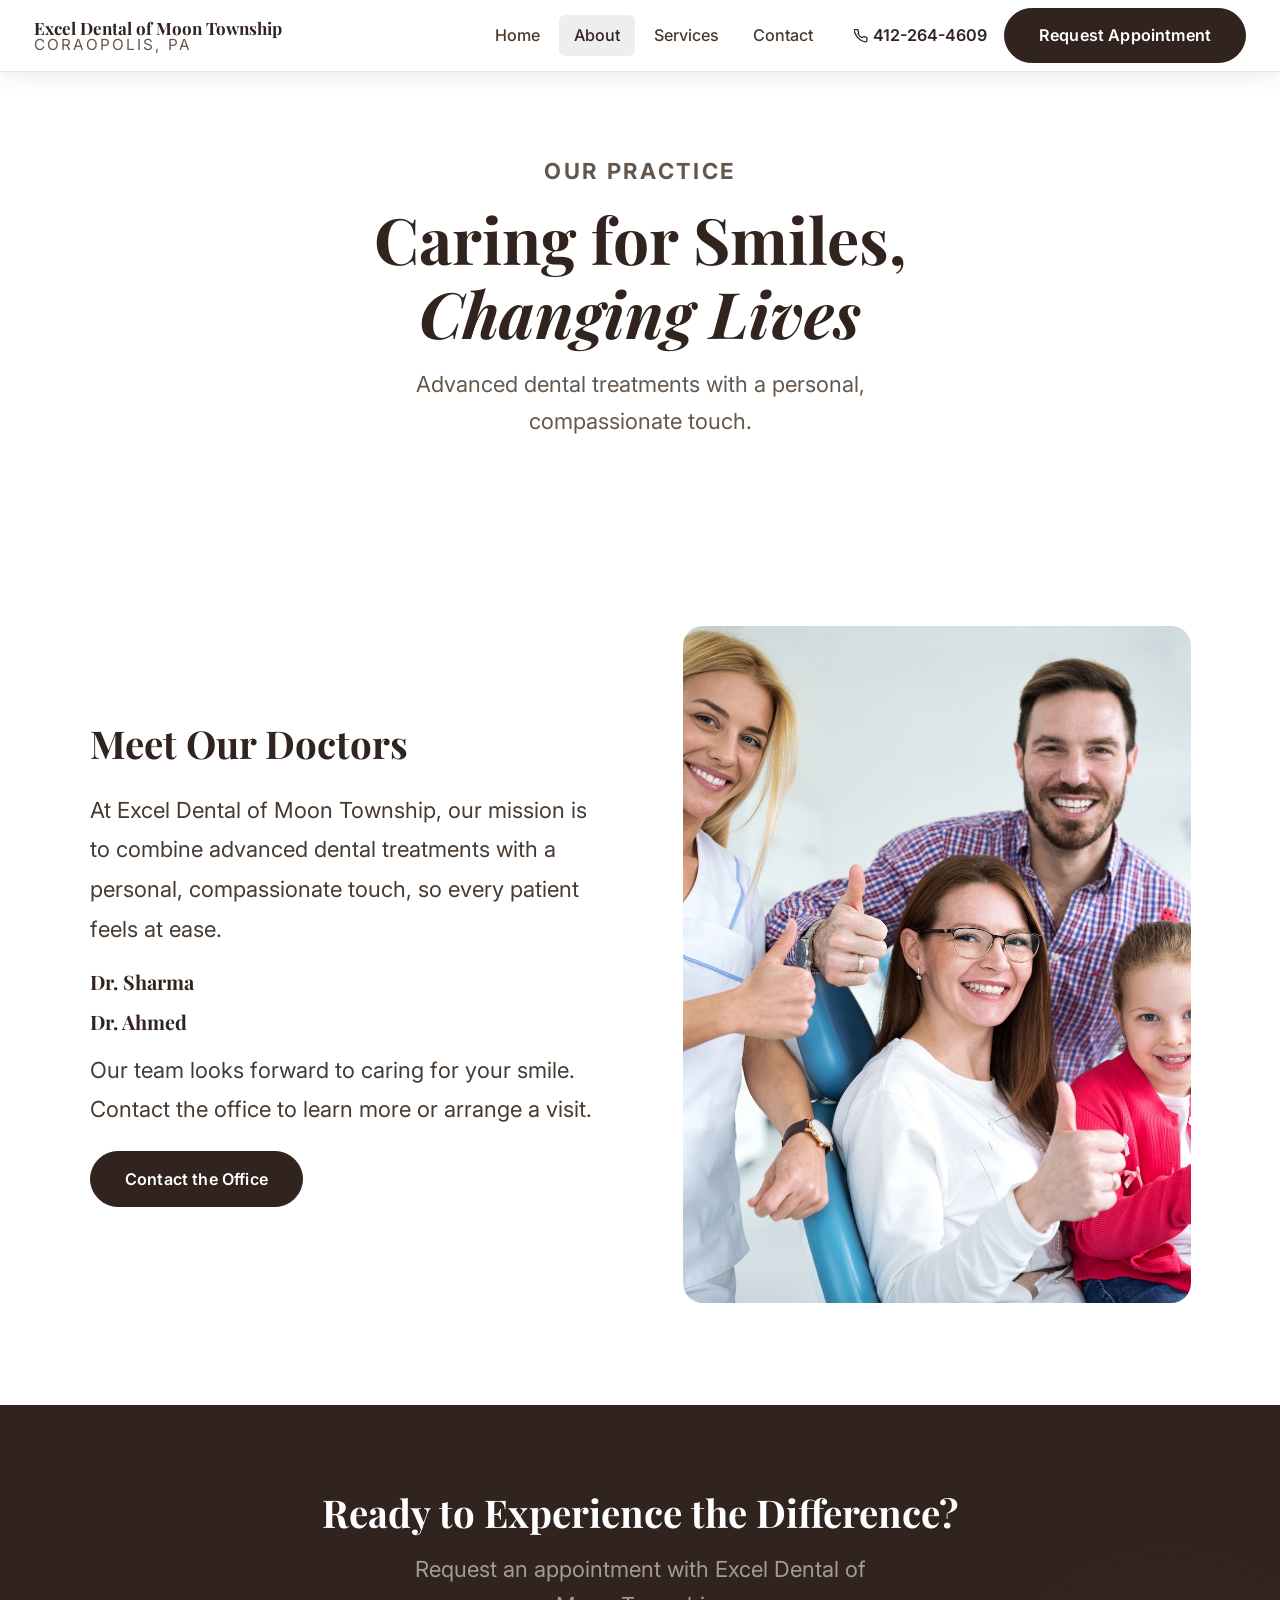
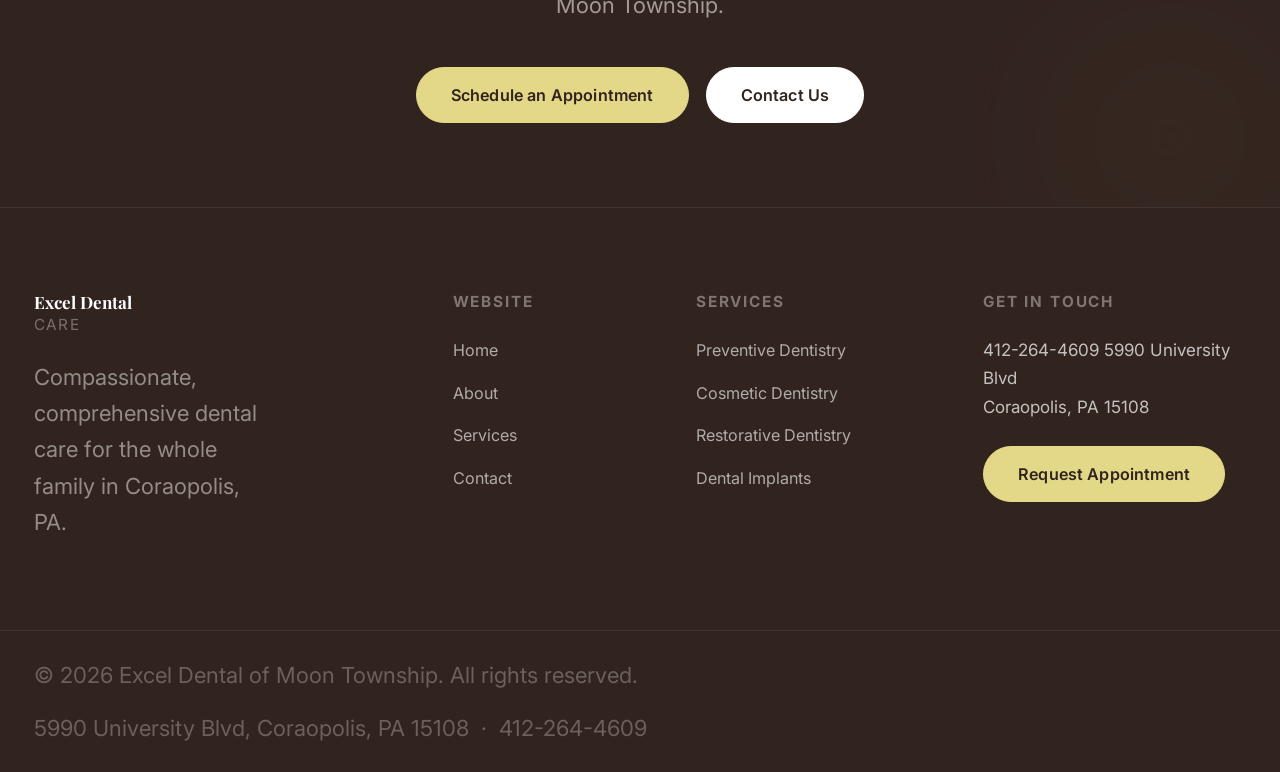
==== about.html @ f117f4f7 "Create Excel Dental of Moon Township website Co-authored-by: copilot-swe-agent[bot] <198982749+Copil" ====
<!DOCTYPE html>
<html lang="en">
<head>
  <meta charset="UTF-8" />
  <meta name="viewport" content="width=device-width, initial-scale=1.0" />
  <title>About | Excel Dental of Moon Township</title>
  <meta name="description" content="Meet Dr. Sharma and Dr. Ahmed and learn about Excel Dental of Moon Township's compassionate approach to general and cosmetic dentistry." />
  <link rel="canonical" href="https://exceldentalmoon.com/about.html" />
  <meta property="og:type" content="website" />
  <meta property="og:site_name" content="Excel Dental of Moon Township" />
  <meta property="og:title" content="About Us | Excel Dental of Moon Township" />
  <meta property="og:description" content="Meet Dr. Sharma and Dr. Ahmed and learn about Excel Dental of Moon Township's compassionate approach to general and cosmetic dentistry." />
  <meta property="og:url" content="https://exceldentalmoon.com/about.html" />
  <meta property="og:image" content="https://exceldentalmoon.com/assets/images/wexford-hero-photo.jpg" />
  <meta name="twitter:card" content="summary_large_image" />
  <meta name="twitter:title" content="About Us | Excel Dental of Moon Township" />
  <meta name="twitter:description" content="Meet Dr. Sharma and Dr. Ahmed and learn about Excel Dental of Moon Township's compassionate approach to general and cosmetic dentistry." />
  <meta name="twitter:image" content="https://exceldentalmoon.com/assets/images/wexford-hero-photo.jpg" />
  <link rel="preconnect" href="https://fonts.googleapis.com" />
  <link rel="preconnect" href="https://fonts.gstatic.com" crossorigin />
  <link href="https://fonts.googleapis.com/css2?family=Playfair+Display:ital,wght@0,400;0,600;0,700;1,400;1,600&family=Inter:wght@300;400;500;600;700&display=swap" rel="stylesheet" />
  <link rel="stylesheet" href="css/style.css" />
  <link rel="icon" href="favicon.svg" type="image/svg+xml" />
  <script type="application/ld+json">
  {
    "@context": "https://schema.org",
    "@type": "MedicalOrganization",
    "name": "Excel Dental of Moon Township",
    "url": "https://exceldentalmoon.com/about.html",
    "description": "Meet Dr. Sharma and Dr. Ahmed and learn about Excel Dental of Moon Township's compassionate approach to general and cosmetic dentistry.",
    "telephone": "+14122644609",
    "address": {
      "@type": "PostalAddress",
      "streetAddress": "5990 University Blvd",
      "addressLocality": "Coraopolis",
      "addressRegion": "PA",
      "postalCode": "15108",
      "addressCountry": "US"
    },
    "medicalSpecialty": "Dentistry"
  }
  </script>
</head>
<body>

  <!-- ===== NAVBAR ===== -->
  <header class="navbar" id="navbar">
    <div class="nav-inner">
      <a href="index.html" class="nav-logo" aria-label="Excel Dental of Moon Township — home">
        <div class="nav-logo-icon">
          <svg viewBox="-32 0 512 512" xmlns="http://www.w3.org/2000/svg" aria-hidden="true" style="fill:#fff;">
            <path d="M443.98 96.25c-11.01-45.22-47.11-82.06-92.01-93.72-32.19-8.36-63 5.1-89.14 24.33-3.25 2.39-6.96 3.73-10.5 5.48l28.32 18.21c7.42 4.77 9.58 14.67 4.8 22.11-4.46 6.95-14.27 9.86-22.11 4.8L162.83 12.84c-20.7-10.85-43.38-16.4-66.81-10.31-44.9 11.67-81 48.5-92.01 93.72-10.13 41.62-.42 80.81 21.5 110.43 23.36 31.57 32.68 68.66 36.29 107.35 4.4 47.16 10.33 94.16 20.94 140.32l7.8 33.95c3.19 13.87 15.49 23.7 29.67 23.7 13.97 0 26.15-9.55 29.54-23.16l34.47-138.42c4.56-18.32 20.96-31.16 39.76-31.16s35.2 12.85 39.76 31.16l34.47 138.42c3.39 13.61 15.57 23.16 29.54 23.16 14.18 0 26.48-9.83 29.67-23.7l7.8-33.95c10.61-46.15 16.53-93.16 20.94-140.32 3.61-38.7 12.93-75.78 36.29-107.35 21.95-29.61 31.66-68.8 21.53-110.43z"/>
          </svg>
        </div>
        <div class="nav-logo-text">
          <span class="name">Excel Dental of Moon Township</span>
          <span class="tagline">Coraopolis, PA</span>
        </div>
      </a>
      <nav class="nav-menu" aria-label="Primary navigation">
        <a href="index.html">Home</a>
        <a href="about.html" class="active">About</a>
        <a href="services.html">Services</a>
        <a href="contact.html">Contact</a>
      </nav>
      <div class="nav-actions">
        <a href="tel:4122644609" class="nav-phone">
          <svg width="14" height="14" viewBox="0 0 24 24" fill="none" stroke="currentColor" stroke-width="2.2" stroke-linecap="round" stroke-linejoin="round" aria-hidden="true"><path d="M22 16.92v3a2 2 0 01-2.18 2 19.79 19.79 0 01-8.63-3.07A19.5 19.5 0 013.06 9.81a19.79 19.79 0 01-3.07-8.67A2 2 0 012.18 1h3a2 2 0 012 1.72c.127.96.361 1.903.7 2.81a2 2 0 01-.45 2.11L6.91 8.16a16 16 0 006.93 6.93l1.52-1.52a2 2 0 012.11-.45c.907.339 1.85.573 2.81.7A2 2 0 0122 16.92z"/></svg>
          412-264-4609
        </a>
        <a href="tel:+14122644609" class="btn btn-dark">Request Appointment</a>
      </div>
      <button class="nav-hamburger" id="navHamburger" aria-label="Toggle menu" aria-expanded="false">
        <span></span><span></span><span></span>
      </button>
    </div>
    <nav class="nav-mobile" aria-label="Mobile navigation">
      <a href="index.html">Home</a>
      <a href="about.html">About</a>
      <a href="services.html">Services</a>
      <a href="contact.html">Contact</a>
      <div class="nav-mobile-cta">
        <a href="tel:4122644609" class="btn btn-outline">📞 412-264-4609</a>
        <a href="tel:+14122644609" class="btn btn-dark">Request Appointment</a>
      </div>
    </nav>
  </header>

  <!-- ===== PAGE HEADER ===== -->
  <section class="page-header">
    <p class="tag">Our Practice</p>
    <h1>Caring for Smiles,<br><em>Changing Lives</em></h1>
    <p>Advanced dental treatments with a personal, compassionate touch.</p>
  </section>

  <section class="about-story" aria-labelledby="story-heading">
    <div class="about-story-inner">
      <div class="about-story-text fade-up" data-reveal="fade-left">
        <h2 id="story-heading">Meet Our Doctors</h2>
        <p>At Excel Dental of Moon Township, our mission is to combine advanced dental treatments with a personal, compassionate touch, so every patient feels at ease.</p>
        <h3>Dr. Sharma</h3>
        <h3>Dr. Ahmed</h3>
        <p>Our team looks forward to caring for your smile. Contact the office to learn more or arrange a visit.</p>
        <a href="contact.html" class="btn btn-dark">Contact the Office</a>
      </div>
      <div class="about-story-img fade-up" data-reveal="fade-right">
        <img src="assets/images/wexford-about-photo.jpg" alt="A family with a dental professional" loading="lazy" />
      </div>
    </div>
  </section>
  <!-- ===== CTA BANNER ===== -->
  <section class="cta-banner" aria-labelledby="cta-heading">
    <h2 id="cta-heading" class="fade-up">Ready to Experience the Difference?</h2>
    <p class="fade-up">Request an appointment with Excel Dental of Moon Township.</p>
    <div class="cta-actions fade-up">
      <a href="tel:+14122644609" class="btn btn-accent">Schedule an Appointment</a>
      <a href="contact.html" class="btn btn-light">Contact Us</a>
    </div>
  </section>

  <!-- ===== FOOTER ===== -->
  <footer class="footer">
    <div class="footer-main">
      <div class="footer-brand">
        <div class="f-logo">
          <div class="f-logo-icon">
            <svg viewBox="-32 0 512 512" xmlns="http://www.w3.org/2000/svg" aria-hidden="true" style="fill:#2a2a2a;">
              <path d="M443.98 96.25c-11.01-45.22-47.11-82.06-92.01-93.72-32.19-8.36-63 5.1-89.14 24.33-3.25 2.39-6.96 3.73-10.5 5.48l28.32 18.21c7.42 4.77 9.58 14.67 4.8 22.11-4.46 6.95-14.27 9.86-22.11 4.8L162.83 12.84c-20.7-10.85-43.38-16.4-66.81-10.31-44.9 11.67-81 48.5-92.01 93.72-10.13 41.62-.42 80.81 21.5 110.43 23.36 31.57 32.68 68.66 36.29 107.35 4.4 47.16 10.33 94.16 20.94 140.32l7.8 33.95c3.19 13.87 15.49 23.7 29.67 23.7 13.97 0 26.15-9.55 29.54-23.16l34.47-138.42c4.56-18.32 20.96-31.16 39.76-31.16s35.2 12.85 39.76 31.16l34.47 138.42c3.39 13.61 15.57 23.16 29.54 23.16 14.18 0 26.48-9.83 29.67-23.7l7.8-33.95c10.61-46.15 16.53-93.16 20.94-140.32 3.61-38.7 12.93-75.78 36.29-107.35 21.95-29.61 31.66-68.8 21.53-110.43z"/>
            </svg>
          </div>
          <div class="f-logo-text"><span class="name">Excel Dental</span><span class="care">Care</span></div>
        </div>
        <p>Compassionate, comprehensive dental care for the whole family in Coraopolis, PA.</p>
      </div>
      <div class="footer-col">
        <h4>Website</h4>
        <ul>
          <li><a href="index.html">Home</a></li>
          <li><a href="about.html">About</a></li>
          <li><a href="services.html">Services</a></li>
          <li><a href="contact.html">Contact</a></li>
        </ul>
      </div>
      <div class="footer-col">
        <h4>Services</h4>
        <ul>
          <li><a href="cleaning-and-prevention.html">Preventive Dentistry</a></li>
          <li><a href="cosmetic-dentistry.html">Cosmetic Dentistry</a></li>
          <li><a href="restorative-dentistry.html">Restorative Dentistry</a></li>
          <li><a href="dental-implants.html">Dental Implants</a></li>
        </ul>
      </div>
      <div class="footer-col">
        <h4>Get In Touch</h4>
        <div class="footer-contact-info">
          <a href="tel:4122644609">412-264-4609</a>
          <a href="https://maps.google.com/?q=5990+University+Blvd+Coraopolis+PA+15108" target="_blank" rel="noopener">5990 University Blvd<br>Coraopolis, PA 15108</a>
        </div>
        <a href="tel:+14122644609" class="btn btn-accent footer-appt-btn">Request Appointment</a>
      </div>
    </div>
    <div class="footer-bottom">
      <p>&copy; <span id="year"></span> Excel Dental of Moon Township. All rights reserved.</p>
      <p>5990 University Blvd, Coraopolis, PA 15108 &nbsp;·&nbsp; 412-264-4609</p>
    </div>
  </footer>

  <script src="js/main.js"></script>
</body>
</html>
---- css/style.css ----
/* ===================================================
   Excel Dental of Moon Township — Main Stylesheet
   =================================================== */

/* === CSS VARIABLES === */
:root {
  --primary:       #5a3a31;
  --primary-dark:  #31231e;
  --primary-light: #e2f1af;
  --olive:         #84714f;
  --bg:            #f8f8ef;
  --bg-light:      #ffffff;
  --bg-about:      #e2f1af;
  --surface:       #ffffff;
  --surface-alt:   #f8f8ef;
  --dark:          #31231e;
  --text:          #473a30;
  --muted:         #65574c;
  --white:         #fff;
  --border:        rgba(42,42,42,.14);
  --line-soft:     rgba(42,42,42,.09);
  --shadow-sm:     0 2px 8px rgba(0,0,0,.08);
  --shadow:        0 4px 20px rgba(0,0,0,.12);
  --shadow-lg:     0 14px 44px rgba(0,0,0,.18);
  --shadow-xl:     0 22px 64px rgba(16, 24, 8, .24);
  --radius:        20px;
  --radius-sm:     10px;
  --radius-xs:     6px;
  --ease:          cubic-bezier(.4,0,.2,1);
  --t:             all .3s var(--ease);
  --font-h:        'Playfair Display', Georgia, serif;
  --font-b:        'Inter', -apple-system, BlinkMacSystemFont, sans-serif;
}

/* === RESET === */
*, *::before, *::after { box-sizing: border-box; margin: 0; padding: 0; }
html  {
  scroll-behavior: smooth;
  font-size: 17px;
}
body  {
  font-family: var(--font-b);
  font-size: 1rem;
  line-height: 1.65;
  color: var(--text);
  background: #f8f8ef;
  overflow-x: hidden;
  -webkit-font-smoothing: antialiased;
  -webkit-tap-highlight-color: transparent;
}
img  { max-width: 100%; height: auto; display: block; }
a    { text-decoration: none; color: inherit; }
ul   { list-style: none; }
p { font-size: 1.3rem !important; }
h1,h2,h3,h4,h5 { font-family: var(--font-h); font-weight: 700; line-height: 1.15; color: var(--dark); }

/* === UTILITIES === */
.container { max-width: 1280px; margin: 0 auto; padding: 0 2rem; }

/* === BUTTONS === */
.btn {
  display: inline-flex;
  align-items: center;
  justify-content: center;
  gap: .45rem;
  padding: .8rem 2rem;
  border-radius: 100px;
  font-family: var(--font-b);
  font-size: .95rem;
  font-weight: 600;
  letter-spacing: .01em;
  cursor: pointer;
  transition: var(--t);
  border: 1.5px solid transparent;
  white-space: nowrap;
  touch-action: manipulation;
}
.btn-dark    { background: var(--dark);  color: var(--white); border-color: var(--dark); }
.btn-dark:hover  { background: #5a3a31; transform: translateY(-2px); box-shadow: var(--shadow); }
.btn-outline { background: transparent; color: var(--dark);  border-color: var(--dark); }
.btn-outline:hover { background: var(--dark); color: var(--white); transform: translateY(-2px); box-shadow: var(--shadow); }
.btn-light   { background: var(--white); color: var(--dark);  border-color: var(--white); }
.btn-light:hover { background: var(--bg-light); transform: translateY(-2px); box-shadow: var(--shadow); }
.btn-accent  { background: var(--primary); color: var(--white); border-color: var(--primary); }
.btn-accent:hover { background: var(--primary-dark); border-color: var(--primary-dark); transform: translateY(-2px); }

/* =====================================================
   NAVBAR
   ===================================================== */
.navbar {
  position: fixed;
  top: 0; left: 0; right: 0;
  z-index: 100;
  height: 72px;
  background: rgba(255,255,255,.96);
  backdrop-filter: blur(16px);
  -webkit-backdrop-filter: blur(16px);
  border-bottom: 1px solid rgba(132,113,79,.18);
  box-shadow: 0 6px 20px rgba(36, 45, 18, .08);
  transition: var(--t);
}
.navbar.scrolled { background: rgba(255,255,255,.99); box-shadow: var(--shadow-sm); }

.nav-inner {
  max-width: 1280px;
  margin: 0 auto;
  padding: 0 2rem;
  height: 100%;
  display: flex;
  align-items: center;
  gap: 1.5rem;
}

/* Logo */
.nav-logo { display: flex; align-items: center; gap: .6rem; flex-shrink: 0; }
.nav-logo-icon {
  width: 38px; height: 38px;
  background: var(--dark);
  border-radius: 10px;
  display: flex; align-items: center; justify-content: center;
}
.nav-logo-icon { display: none; }
.nav-logo-text { display: block; }
.nav-logo-icon svg { width: 20px; height: 20px; }
.nav-logo-text .name {
  display: block;
  font-family: var(--font-h);
  font-size: 1rem; font-weight: 700;
  color: var(--dark); line-height: 1.1;
  white-space: nowrap;
}
.nav-logo-text .tagline {
  display: block;
  font-size: .9rem;
  text-transform: uppercase;
  letter-spacing: .14em;
  color: var(--muted); line-height: 1;
}

/* Nav menu */
.nav-menu { display: flex; align-items: center; gap: .2rem; margin-left: auto; }
.nav-menu a {
  padding: .45rem .9rem;
  border-radius: var(--radius-xs);
  font-size: .95rem; font-weight: 500;
  color: var(--text);
  transition: var(--t);
}
.nav-menu a:hover,
.nav-menu a.active { background: rgba(42,42,42,.08); color: var(--dark); }
.nav-menu a { touch-action: manipulation; }

/* Nav actions */
.nav-actions { display: flex; align-items: center; gap: 1rem; flex-shrink: 0; }
.nav-phone {
  font-size: .95rem; font-weight: 600;
  color: var(--dark);
  display: flex; align-items: center; gap: .3rem;
}
.nav-phone:hover { text-decoration: underline; }

/* Hamburger */
.nav-hamburger {
  display: none;
  background: none; border: none; cursor: pointer;
  padding: .5rem;
  margin-left: auto;
  flex-direction: column; gap: 5px;
}
.nav-hamburger span {
  display: block; width: 22px; height: 2px;
  background: var(--dark); border-radius: 2px;
  transition: var(--t);
}

/* Mobile drawer */
.nav-mobile {
  display: none;
  position: fixed;
  top: 72px; left: 0; right: 0;
  background: var(--bg-light);
  border-bottom: 1px solid var(--border);
  padding: 1.25rem 2rem 1.5rem;
  flex-direction: column;
  gap: .3rem;
  z-index: 99;
  box-shadow: var(--shadow);
}
.nav-mobile.open { display: flex; }
.nav-mobile a {
  padding: .7rem 1rem;
  border-radius: var(--radius-xs);
  font-size: .95rem; font-weight: 500;
  color: var(--text); transition: var(--t);
  touch-action: manipulation;
}
.nav-mobile a:hover { background: rgba(42,42,42,.06); }
.nav-mobile a.btn-dark,
.nav-mobile a.btn-dark:hover { color: var(--white); }
.nav-mobile-cta {
  margin-top: 1rem;
  padding-top: 1rem;
  border-top: 1px solid var(--border);
  display: flex; flex-direction: column; gap: .6rem;
}

/* =====================================================
   HERO
   ===================================================== */
.hero {
  display: grid;
  grid-template-columns: repeat(2, minmax(0, 1fr));
  min-height: 0;
  padding-top: 72px;
  align-items: stretch;
  background:
    linear-gradient(140deg, #ffffff 0%, #f5f6dd 55%, #e2f1af 100%);
}
.hero-left {
  display: flex;
  align-items: center;
  padding: 5rem 3rem 5rem;
  padding-left: max(3rem, calc((100vw - 1280px) / 2 + 2rem));
}
.hero-text { max-width: 500px; }
.hero-chip {
  display: inline-flex; align-items: center; gap: .4rem;
  background: rgba(132,113,79,.12);
  color: var(--dark);
  padding: .35rem 1rem;
  border-radius: 100px;
  font-size: .92rem; font-weight: 700;
  text-transform: uppercase; letter-spacing: .1em;
  margin-bottom: 1.75rem;
}
.hero-h1 { font-size: clamp(2.8rem,5vw,4.5rem); color: var(--dark); margin-bottom: .5rem; }
.hero-h1 em { font-style: italic; font-weight: 400; }
.hero-tagline {
  font-family: var(--font-h);
  font-size: clamp(1rem,1.8vw,1.25rem) !important;
  font-style: italic; font-weight: 400;
  color: var(--muted); margin-bottom: 1rem;
}
.hero-desc { font-size: .98rem !important; color: var(--muted); margin-bottom: 2rem; max-width: 380px; line-height: 1.65; }
.hero-actions { display: flex; gap: .85rem; flex-wrap: wrap; }

.hero-right { position: relative; min-width: 0; overflow: hidden; }
.hero-right::after {
  content: '';
  position: absolute;
  inset: 0;
  background: linear-gradient(180deg, rgba(0,0,0,.06) 0%, rgba(0,0,0,.22) 100%);
  pointer-events: none;
}
.hero-right img {
  width: 100%;
  height: 100%;
  object-fit: cover;
  object-position: center;
  transform: none;
  filter: saturate(1.08) contrast(1.02);
}

/* =====================================================
   TRUST STRIP
   ===================================================== */
.trust-strip {
  background:
    radial-gradient(circle at 20% 25%, rgba(255,255,255,.2) 0%, rgba(255,255,255,0) 52%),
    linear-gradient(135deg, #5a3a31 0%, #31231e 100%);
  padding: 1.25rem 2rem;
}

.trust-inner {
  max-width: 1200px;
  margin: 0 auto;
  display: grid;
  grid-template-columns: repeat(3, 1fr);
  gap: 1rem;
}

.trust-item {
  border: 1px solid rgba(42,42,42,.16);
  border-radius: var(--radius-sm);
  background: rgba(255,255,255,.25);
  padding: 1.1rem 1.15rem;
  box-shadow: 0 10px 22px rgba(34,42,14,.15), inset 0 1px 0 rgba(255,255,255,.4);
}

.trust-item h2 {
  font-size: clamp(1.2rem, 2vw, 1.5rem);
  margin-bottom: .3rem;
}

.trust-item p {
  font-size: .92rem;
  color: rgba(42,42,42,.9);
  line-height: 1.55;
}

/* =====================================================
   ABOUT
   ===================================================== */
.about { display: grid; grid-template-columns: repeat(2, minmax(0, 1fr)); min-height: 580px; overflow-x: clip; }
.about-left { min-width: 0; overflow: hidden; background: #e2f1af; }
.about-left img { display: block; width: 100%; height: 100%; min-height: 100%; object-fit: cover; object-position: 62% center; transition: transform .7s ease; }
.about-left:hover img { transform: scale(1.04); }

.about-right {
  background: linear-gradient(170deg, #e3d888 0%, #ffffff 100%);
  display: flex; flex-direction: column; justify-content: center;
  padding: 5rem 3rem;
  padding-right: max(3rem, calc((100vw - 1280px) / 2 + 2rem));
  box-shadow: inset 0 1px 0 rgba(255,255,255,.65), inset 22px 0 36px rgba(132,113,79,.07);
}
.about-right h2 { font-size: clamp(1.75rem,3vw,2.6rem); margin-bottom: 1.5rem; max-width: 440px; }
.about-right p { font-size: .96rem; color: var(--dark); line-height: 1.8; max-width: 480px; margin-bottom: 2.5rem; opacity: .88; }

/* =====================================================
   WHY CHOOSE US
   ===================================================== */
.why-us {
  padding: 6rem 1erem;
  background:
    radial-gradient(circle at 85% 18%, rgba(132,113,79,.1) 0%, rgba(132,113,79,0) 42%),
    var(--bg-light);
}

.eyebrow {
  display: inline-block;
  font-size: .85rem;
  font-weight: 700;
  letter-spacing: .12em;
  text-transform: uppercase;
  color: var(--muted);
  margin-bottom: .7rem;
}

.why-us-intro {
  max-width: 640px;
  margin: 0 auto 3.5rem;
  text-align: center;
}

.why-us-intro h2 {
  font-size: clamp(1.9rem, 3vw, 2.8rem);
  margin-bottom: .75rem;
}

.why-us-sub {
  font-size: 1.05rem !important;
  color: var(--muted);
  line-height: 1.6;
}

.why-us-grid {
  max-width: 1280px;
  margin: 0 auto;
  display: grid;
  grid-template-columns: repeat(3, 1fr);
  gap: 1.5rem;
}

.why-card {
  display: flex;
  flex-direction: column;
  gap: 1rem;
  padding: 2.25rem 2rem;
  background: var(--surface);
  border-radius: var(--radius);
  border: 1px solid var(--border);
  transition: var(--t);
}

.why-card:hover {
  transform: translateY(-3px);
  box-shadow: var(--shadow);
}

.why-card-icon {
  width: 44px;
  height: 44px;
  display: flex;
  align-items: center;
  justify-content: center;
  background: rgba(132,113,79,.12);
  border-radius: 12px;
  flex-shrink: 0;
}

.why-card-icon svg {
  width: 22px;
  height: 22px;
  stroke: var(--dark);
}

.why-card h3 {
  font-size: 1.35rem;
  line-height: 1.3;
  color: var(--dark);
}

.why-card p {
  font-size: 1.08rem !important;
  line-height: 1.75;
  color: var(--muted);
  margin: 0;
}

/* =====================================================
   SERVICES
   ===================================================== */
.services { padding: 7rem 2rem; }
/* Services page uses the same section inside its own wrapper */
.services-page-wrap .services { padding: 3rem 2rem 6rem; }
.services-intro { text-align: center; max-width: 560px; margin: 0 auto 4rem; }
.services-intro h2 { font-size: clamp(2rem,3.5vw,3rem); margin-bottom: 1rem; }
.services-intro p { color: var(--muted); font-size: 1.05rem; }

/* Flex-expand card grid (matches original WordPress design) */
.services-grid {
  display: grid;
  grid-template-columns: repeat(3, minmax(0, 1fr));
  gap: 18px;
  max-width: 1280px; margin: 0 auto 3.5rem;
}

.srv-card {
  display: flex;
  flex-direction: column;
  min-width: 0;
  min-height: 330px;
  border-radius: 6px; overflow: hidden;
  text-decoration: none;
  background-color: #ffffff;
  border: 1px solid rgba(37,35,41,.12);
  box-shadow: 0 10px 24px rgba(37,35,41,.08);
  transition: transform .25s ease, box-shadow .25s ease;
}
.srv-card:hover { box-shadow: 0 14px 28px rgba(37,35,41,.12); }

.srv-bg {
  position: relative;
  inset: auto;
  width: 64px;
  height: 64px;
  flex: 0 0 64px;
  margin: 1.5rem auto 0;
  background-size: contain; background-position: center; background-repeat: no-repeat;
  transition: transform .25s ease;
  opacity: 1;
}
.srv-card:hover .srv-bg { transform: scale(1.04); }

/* overlay not needed — gradient is on .srv-body */
.srv-overlay { display: none; }

.srv-body {
  position: relative;
  flex: 1;
  padding: 1rem 1.25rem 1.25rem;
  display: flex; flex-direction: column;
}
.srv-body h3 {
  color: var(--dark); font-size: 1.2rem; font-weight: 700;
  margin: 0; line-height: 1.2;
}
.srv-desc {
  color: var(--muted); font-size: .98rem !important; line-height: 1.55;
  margin: .55rem 0 1rem;
  max-height: none; overflow: visible; opacity: 1;
}
.srv-card:hover .srv-desc { opacity: 1; }

.srv-link {
  display: inline-block;
  padding: 9px 20px;
  background: var(--primary);
  color: var(--white);
  border-radius: 4px;
  font-size: .92rem; font-weight: 700;
  align-self: flex-start;
  opacity: 1; transform: none; margin-top: auto;
  transition: opacity .4s .08s cubic-bezier(.4,0,.2,1), transform .4s .08s cubic-bezier(.4,0,.2,1), background .25s ease;
}
.srv-link:hover { background: var(--primary-dark); }
.srv-card:hover .srv-link { opacity: 1; transform: none; margin-top: auto; }

.services-footer { text-align: center; }

/* =====================================================
   CARE OPTIONS
   ===================================================== */
.care-options {
  padding: 5.5rem 2rem;
  background:
    linear-gradient(180deg, #ffffff 0%, #f5f6dd 100%);
}

.care-options-inner {
  max-width: 1160px;
  margin: 0 auto;
  display: grid;
  grid-template-columns: 1.15fr .85fr;
  gap: 1.3rem;
}

.care-options-main,
.virtual-consult {
  border: 1px solid var(--border);
  border-radius: var(--radius);
  background: var(--white);
  padding: 2.1rem 2rem;
  box-shadow: 0 18px 38px rgba(40, 36, 26, .14);
}

.care-options-main h2 {
  font-size: clamp(1.8rem, 2.7vw, 2.5rem);
  margin-bottom: .9rem;
}

.care-options-main > p {
  color: var(--text);
  line-height: 1.7;
  margin-bottom: 1.1rem;
}

.care-options-main ul {
  margin: 0 0 1.5rem;
  padding: 0;
  display: flex;
  flex-direction: column;
  gap: .5rem;
}

.care-options-main li {
  display: flex;
  align-items: flex-start;
  gap: .55rem;
  font-size: .97rem;
  color: var(--text);
}

.care-options-main li::before {
  content: '';
  width: 7px;
  height: 7px;
  border-radius: 50%;
  margin-top: .52rem;
  background: var(--primary-dark);
  flex-shrink: 0;
}

.care-options-actions {
  display: flex;
  gap: .8rem;
  flex-wrap: wrap;
}

.virtual-consult {
  background: linear-gradient(165deg, #31231e 0%, #5a3a31 100%);
  color: var(--white);
  border-color: rgba(255,255,255,.08);
  box-shadow: var(--shadow-xl);
}

.virtual-consult h3 {
  color: var(--white);
  font-size: 1.55rem;
  margin-bottom: .65rem;
}

.virtual-consult p {
  color: rgba(255,255,255,.75);
  font-size: .95rem;
  line-height: 1.62;
  margin-bottom: 1rem;
}

.virtual-consult ol {
  margin: 0 0 1.4rem 1.2rem;
  color: rgba(255,255,255,.9);
  display: flex;
  flex-direction: column;
  gap: .6rem;
}

.virtual-consult ol li {
  line-height: 1.55;
  font-size: .95rem;
}

/* =====================================================
   TESTIMONIALS
   ===================================================== */
.testimonials {
  background:
    radial-gradient(circle at 15% 18%, rgba(132,113,79,.12) 0%, rgba(132,113,79,0) 34%),
    linear-gradient(150deg, #31231e 0%, #5a3a31 60%, #31231e 100%);
  padding: 6rem 2rem;
  position: relative;
  overflow: hidden;
}

.testimonials::before {
  content: '';
  position: absolute;
  inset: 0;
  background-image: radial-gradient(rgba(255,255,255,.08) .7px, transparent .7px);
  background-size: 9px 9px;
  opacity: .18;
  pointer-events: none;
}
.testimonials-header { text-align: center; margin-bottom: 3.5rem; }
.testimonials-header h2 { color: var(--white); font-size: clamp(1.75rem,3vw,2.5rem); margin-bottom: .75rem; }
.testimonials-header p  { color: rgba(255,255,255,.45); font-size: 1rem; }

.testimonials-grid {
  display: grid; grid-template-columns: repeat(3,1fr);
  gap: 1.5rem; max-width: 1100px; margin: 0 auto;
}
.t-card {
  background: linear-gradient(180deg, rgba(255,255,255,.10) 0%, rgba(255,255,255,.03) 100%);
  border: 1px solid rgba(255,255,255,.16);
  border-radius: var(--radius); padding: 2rem;
  backdrop-filter: blur(2px);
  box-shadow: 0 16px 28px rgba(0,0,0,.24), inset 0 1px 0 rgba(255,255,255,.13);
  transition: var(--t);
}
.t-card:hover { background: rgba(255,255,255,.13); transform: translateY(-5px); }
.t-stars { color: var(--primary); font-size: .95rem; letter-spacing: 2px; margin-bottom: 1.25rem; }
.t-text  { color: rgba(255,255,255,.8); font-size: .92rem; line-height: 1.7; font-style: italic; margin-bottom: 1.5rem; }
.t-author { display: flex; align-items: center; gap: .75rem; }
.t-avatar {
  width: 42px; height: 42px; border-radius: 50%;
  background: var(--primary);
  display: flex; align-items: center; justify-content: center;
  font-weight: 700; font-size: .9rem; color: var(--dark); flex-shrink: 0;
}
.t-name { font-size: .9rem; font-weight: 600; color: var(--white); }
.t-loc  { font-size: .9rem; color: rgba(255,255,255,.4); }

/* =====================================================
   LOCATION
   ===================================================== */
.location {
  display: grid;
  grid-template-columns: 1fr 1fr;
  min-height: 560px;
  background: linear-gradient(180deg, #ffffff 0%, #f5f6dd 100%);
}
.location-map { overflow: hidden; }
.location-map iframe {
  width: 100%;
  height: 100%;
  min-height: 460px;
  border: none;
  box-shadow: inset 0 0 0 1px rgba(0,0,0,.06);
}

.location-info {
  display: flex; flex-direction: column; justify-content: center;
  padding: 5rem 3rem;
  padding-right: max(3rem, calc((100vw - 1280px) / 2 + 2rem));
  background: linear-gradient(180deg, rgba(255,255,255,.45) 0%, rgba(255,255,255,.16) 100%);
}
.location-info h2 { font-size: clamp(1.75rem,3vw,2.75rem); margin-bottom: 2.5rem; max-width: 360px; }
.location-info h2 em { font-style: italic; font-weight: 400; }

.info-blocks { display: flex; flex-direction: column; gap: 2rem; margin-bottom: 2.5rem; }
.info-block  { display: flex; gap: 1.1rem; align-items: flex-start; }
.info-icon   {
  width: 40px; height: 40px; flex-shrink: 0;
  background: rgba(132,113,79,.12);
  border-radius: var(--radius-sm);
  display: flex; align-items: center; justify-content: center;
}
.info-icon svg { width: 18px; height: 18px; fill: none; stroke: var(--dark); stroke-width: 2; stroke-linecap: round; stroke-linejoin: round; }
.info-label { font-size: .9rem; font-weight: 700; text-transform: uppercase; letter-spacing: .06em; color: var(--muted); margin-bottom: .35rem; }
.info-value { font-size: 1rem; color: var(--text); line-height: 1.6; }
.info-value a { color: var(--dark); font-weight: 600; }
.info-value a:hover { text-decoration: underline; }

.home-location .location-info {
  min-width: 0;
  padding-top: 4.5rem;
  padding-bottom: 4.5rem;
}
.home-location { grid-template-columns: repeat(2, minmax(0, 1fr)); overflow-x: clip; }
.home-location .location-map { min-width: 0; }
.home-location .eyebrow { color: var(--primary-dark); }
.home-location .location-info h2 { margin-bottom: 1.6rem; max-width: 480px; }
.visit-address { margin-bottom: 1.5rem; }
.visit-address address { font-size: 1.05rem; font-style: normal; line-height: 1.55; }
.visit-address address a { font-weight: 600; }
.visit-phone { display: inline-block; margin-top: .45rem; color: var(--primary-dark); font-weight: 700; }
.visit-hours { max-width: 520px; margin-bottom: 1.5rem; }
.visit-hours h3 { font-family: var(--font-b); font-size: 1rem; margin-bottom: .6rem; }
.visit-hours table { width: 100%; table-layout: fixed; border-collapse: collapse; background: rgba(255,255,255,.78); }
.visit-hours th,
.visit-hours td { padding: .48rem .7rem; border: 1px solid rgba(37,35,41,.12); text-align: left; font-size: .9rem; line-height: 1.35; }
.visit-hours th { width: 42%; font-weight: 600; }
.visit-hours tr:nth-child(even) { background: rgba(132,113,79,.045); }
.visit-appointment { align-self: flex-start; }
.home-location .location-map { min-height: 100%; }
.home-location .location-map iframe { display: block; min-height: 100%; }

/* =====================================================
   FOOTER
   ===================================================== */
.footer {
  background: linear-gradient(180deg, #31231e 0%, #31231e 100%);
  color: rgba(255,255,255,.72);
  border-top: 1px solid rgba(255,255,255,.08);
}
.footer-main {
  display: grid; grid-template-columns: 2fr 1fr 1.25fr 1.5fr;
  gap: 4rem; max-width: 1280px; margin: 0 auto;
  padding: 5rem 2rem 3.5rem;
}

/* Footer brand */
.footer-brand .f-logo { display: flex; align-items: center; gap: .6rem; margin-bottom: 1.25rem; }
.footer-brand .f-logo-icon {
  width: 38px; height: 38px; background: var(--primary); border-radius: 9px;
  display: flex; align-items: center; justify-content: center;
}
.footer-brand .f-logo-icon { display: none; }
.footer-brand .f-logo-text { display: block; }
.footer-brand .f-logo-icon svg { width: 20px; height: 20px; }
.f-logo-text .name  { display: block; font-family: var(--font-h); font-size: 1rem; font-weight: 700; color: var(--white); line-height: 1.1; }
.f-logo-text .care  { display: block; font-size: .9rem; text-transform: uppercase; letter-spacing: .08em; color: rgba(255,255,255,.35); }
.footer-brand > p   { font-size: .95rem; line-height: 1.65; max-width: 230px; color: rgba(255,255,255,.48); margin-bottom: 1.75rem; }

.footer-social { display: flex; gap: .5rem; }
.footer-social a {
  width: 34px; height: 34px; border-radius: 8px;
  background: rgba(255,255,255,.08);
  display: flex; align-items: center; justify-content: center;
  transition: var(--t);
}
.footer-social a:hover { background: rgba(255,255,255,.16); }
.footer-social svg { width: 16px; height: 16px; fill: rgba(255,255,255,.6); }

/* Footer cols */
.footer-col h4 {
  font-family: var(--font-b); font-size: .9rem; font-weight: 700;
  text-transform: uppercase; letter-spacing: .12em;
  color: rgba(255,255,255,.38); margin-bottom: 1.5rem;
}
.footer-col ul { display: flex; flex-direction: column; gap: .85rem; }
.footer-col ul a { font-size: .95rem; color: rgba(255,255,255,.62); transition: var(--t); line-height: 1.5; }
.footer-col ul a:hover { color: var(--white); }
.footer-appt-btn { display: inline-flex; margin-top: 1.5rem; }

.footer-bottom {
  border-top: 1px solid rgba(255,255,255,.07);
  padding: 1.5rem 2rem;
  max-width: 1280px; margin: 0 auto;
  display: flex; justify-content: space-between; align-items: center; gap: 1rem; flex-wrap: wrap;
}
.footer-bottom p { font-size: .9rem; color: rgba(255,255,255,.28); }

/* =====================================================
   PAGE HEADER (inner pages)
   ===================================================== */
.page-header {
  background: var(--bg-light);
  padding: 9rem 2rem 5rem;
  text-align: center;
}
.page-header .tag {
  display: inline-block;
  font-size: .9rem; font-weight: 700;
  text-transform: uppercase; letter-spacing: .12em;
  color: var(--muted); margin-bottom: .75rem;
}
.page-header h1 { font-size: clamp(2.5rem,5vw,4rem); margin-bottom: 1rem; }
.page-header p  { font-size: 1.1rem; color: var(--muted); max-width: 500px; margin: 0 auto; }

.sleep-content {
  max-width: 900px;
  margin: 0 auto;
  padding: 4rem 2rem 6rem;
}
.sleep-content p,
.sleep-content li { font-size: 1rem !important; line-height: 1.75; }
.sleep-intro { padding-bottom: 2rem; }
.sleep-content h2 { font-size: clamp(1.5rem, 3vw, 2rem); margin-bottom: .9rem; }
.sleep-content h3 { font-family: var(--font-b); font-size: 1rem; margin: 1.3rem 0 .6rem; }
.sleep-section { padding: 1.8rem 0; border-top: 1px solid var(--border); }
.sleep-content ul,
.sleep-content ol { margin: .5rem 0 0 1.25rem; list-style: disc; }
.sleep-content ol { list-style: decimal; }
.sleep-content li { padding-left: .2rem; margin: .35rem 0; }
.sleep-cta { margin-top: 1.5rem; padding: 2rem; background: #e2f1af; border-left: 4px solid var(--primary); }
.sleep-cta .cta-actions { display: flex; flex-wrap: wrap; gap: .75rem; margin-top: 1rem; }

@media (max-width: 600px) {
  .sleep-content { padding: 3rem 1.25rem 4rem; }
  .sleep-cta { padding: 1.4rem; }
}

/* =====================================================
   WEXFORD POLICY DOCUMENTS
   ===================================================== */
.legal-page {
  min-height: 100vh;
  background: var(--bg-light);
}
.legal-topbar {
  min-height: 72px;
  padding: 1rem max(2rem, calc((100vw - 1100px) / 2));
  display: flex;
  justify-content: space-between;
  align-items: center;
  gap: 1rem;
  background: var(--surface);
  border-bottom: 1px solid var(--border);
}
.legal-topbar a { font-family: var(--font-h); font-weight: 700; color: var(--dark); }
.legal-topbar span { color: var(--muted); font-size: .85rem; }
.legal-document {
  max-width: 900px;
  margin: 0 auto;
  padding: 4.5rem 2rem 6rem;
  color: var(--text);
}
.legal-eyebrow {
  color: var(--primary-dark);
  font-size: .8rem !important;
  font-weight: 700;
  letter-spacing: .08em;
  text-transform: uppercase;
  margin-bottom: .65rem;
}
.legal-document h1 { font-size: clamp(2.2rem, 5vw, 3.25rem); margin-bottom: .75rem; }
.legal-effective { color: var(--muted); font-size: .95rem !important; margin-bottom: 1.5rem; }
.legal-scope {
  padding: 1rem 1.15rem;
  border-left: 3px solid var(--primary-dark);
  background: rgba(255,255,255,.55);
  font-size: .95rem !important;
  margin-bottom: 2.5rem;
}
.legal-document section { padding: 1.7rem 0; border-top: 1px solid var(--border); }
.legal-document h2 { font-size: 1.4rem; margin-bottom: .9rem; }
.legal-document h3 { font-family: var(--font-b); font-size: 1.05rem; margin: 1.4rem 0 .6rem; }
.legal-document p,
.legal-document li,
.legal-document address {
  font-size: 1rem !important;
  line-height: 1.75;
}
.legal-document p { margin: 0 0 .9rem; }
.legal-document ul { list-style: disc; margin: .4rem 0 1rem 1.35rem; }
.legal-document li { padding-left: .2rem; margin: .35rem 0; }
.legal-document address { font-style: normal; }
.legal-document a { color: #53611b; text-decoration: underline; text-underline-offset: .15em; }
.legal-document a:hover { color: var(--dark); }
.legal-related { display: flex; flex-wrap: wrap; gap: 1rem 2rem; padding-top: 1.5rem; border-top: 1px solid var(--border); }

@media (max-width: 600px) {
  .legal-topbar { align-items: flex-start; flex-direction: column; padding: 1rem 1.25rem; }
  .legal-document { padding: 3rem 1.25rem 4rem; }
}

/* =====================================================
   ABOUT PAGE
   ===================================================== */
.about-story { padding: 6rem 2rem; background: var(--bg-light); overflow-x: clip; }
.about-story-inner {
  max-width: 1100px; margin: 0 auto;
  display: grid; grid-template-columns: 1fr 1fr; gap: 5rem; align-items: center;
}
.about-story-text h2 { font-size: clamp(1.75rem,3vw,2.5rem); margin-bottom: 1.5rem; }
.about-story-text p  { color: var(--text); line-height: 1.8; margin-bottom: 1.25rem; }
.about-story-img { border-radius: var(--radius); overflow: hidden; }
.about-story-img img { width: 100%; aspect-ratio: 3 / 4; object-fit: cover; object-position: center 24%; }

.values-section { padding: 6rem 2rem; }
.values-header  { text-align: center; max-width: 560px; margin: 0 auto 3rem; }
.values-header h2 { font-size: clamp(2rem,3vw,2.75rem); margin-bottom: 1rem; }
.values-header p  { color: var(--muted); }

.values-grid {
  display: grid; grid-template-columns: repeat(3,1fr);
  gap: 1.75rem; max-width: 1100px; margin: 0 auto;
}
.value-card {
  background: linear-gradient(180deg, #ffffff 0%, #f5f6dd 100%);
  border-radius: var(--radius);
  padding: 2.5rem 2rem;
  border: 1px solid var(--line-soft);
  box-shadow: 0 14px 28px rgba(46,42,32,.11);
}
.value-icon {
  width: 52px; height: 52px;
  background: rgba(132,113,79,.12);
  border-radius: 14px;
  display: flex; align-items: center; justify-content: center;
  margin-bottom: 1.25rem;
}
.value-icon svg { width: 26px; height: 26px; fill: none; stroke: var(--dark); stroke-width: 2; stroke-linecap: round; stroke-linejoin: round; }
.value-card h3 { font-size: 1.15rem; margin-bottom: .75rem; }
.value-card p  { font-size: .9rem; color: var(--muted); line-height: 1.65; }

.team-section { padding: 6rem 2rem; background: var(--bg-light); }
.team-header   { text-align: center; max-width: 560px; margin: 0 auto 3.5rem; }
.team-header h2 { font-size: clamp(2rem,3vw,2.75rem); margin-bottom: 1rem; }
.team-grid {
  display: grid; grid-template-columns: repeat(3,1fr);
  gap: 2rem; max-width: 1100px; margin: 0 auto;
}
.team-card { text-align: center; }
.team-photo {
  border-radius: var(--radius); overflow: hidden;
  aspect-ratio: 3/4; margin-bottom: 1.25rem;
}
.team-photo img { width: 100%; height: 100%; object-fit: cover; }
.team-card h3   { font-size: 1.15rem; margin-bottom: .35rem; }
.team-card .role { font-size: .95rem; color: var(--muted); }

/* =====================================================
   TEAM PROFILES PAGE
   ===================================================== */
.team-profiles-section {
  padding: 5rem 2rem 6rem;
  background: var(--bg);
}

.team-profiles-inner {
  max-width: 1180px;
  margin: 0 auto;
}

.team-profiles-intro {
  text-align: center;
  max-width: 700px;
  margin: 0 auto 2.75rem;
}

.team-profiles-intro h2 {
  font-size: clamp(1.8rem, 3vw, 2.6rem);
  margin-bottom: .8rem;
}

.team-profiles-intro p {
  color: var(--muted);
}

.profile-grid {
  display: grid;
  grid-template-columns: repeat(3, 1fr);
  gap: 1.4rem;
}

.profile-card {
  background: linear-gradient(180deg, #ffffff 0%, #f5f6dd 100%);
  border: 1px solid var(--border);
  border-radius: var(--radius);
  overflow: hidden;
  box-shadow: 0 14px 28px rgba(46,42,32,.12);
  transition: var(--t);
}

.profile-card:hover {
  transform: translateY(-4px);
  box-shadow: var(--shadow);
}

.profile-card--wide {
  grid-column: span 3;
}

.profile-image {
  width: 100%;
  aspect-ratio: 4 / 3;
  object-fit: cover;
}

.profile-card-body {
  padding: 1.2rem 1.2rem 1.35rem;
}

.profile-role {
  font-size: .83rem;
  font-weight: 700;
  letter-spacing: .08em;
  text-transform: uppercase;
  color: var(--muted);
  margin-bottom: .4rem;
}

.profile-name {
  font-size: 1.2rem;
  margin-bottom: .45rem;
}

.profile-card-body p {
  font-size: .96rem;
  color: var(--text);
  line-height: 1.72;
}

.about-team-highlight .team-profiles-intro {
  margin-bottom: 2rem;
}

.about-team-highlight .profile-grid {
  grid-template-columns: minmax(0, 960px);
  justify-content: center;
}

.about-team-highlight .profile-card--wide {
  grid-column: auto;
}

.about-team-highlight .profile-card {
  display: grid;
  grid-template-columns: minmax(320px, 1.1fr) minmax(0, .9fr);
  align-items: stretch;
}

.about-team-highlight .profile-image {
  height: 100%;
  min-height: 320px;
  aspect-ratio: auto;
}

.about-team-highlight .profile-card-body {
  padding: 1.6rem;
  display: flex;
  flex-direction: column;
  justify-content: center;
}

/* =====================================================
   OFFICE GALLERY PAGE
   ===================================================== */
.office-video-section {
  padding: 2.5rem 2rem 1.5rem;
  background: var(--bg-light);
}

.office-video-inner {
  max-width: 1320px;
  margin: 0 auto;
}

.office-video-intro {
  text-align: center;
  max-width: 760px;
  margin: 0 auto 1.4rem;
}

.office-video-intro h2 {
  font-size: clamp(2rem, 3.6vw, 3rem);
  margin-bottom: .6rem;
}

.office-video-intro p {
  color: var(--muted);
}

.office-video-wrap {
  background: linear-gradient(180deg, var(--surface) 0%, var(--surface-alt) 100%);
  border: 1px solid var(--border);
  border-radius: var(--radius);
  overflow: hidden;
  box-shadow: 0 16px 34px rgba(46,42,32,.16);
}

.office-tour-video {
  width: 100%;
  max-height: 78vh;
  display: block;
  background: #000;
}

.office-gallery-section {
  padding: 3.5rem 2rem 6rem;
  background: var(--bg-light);
}

.office-gallery-inner {
  max-width: 1320px;
  margin: 0 auto;
}

.office-gallery-intro {
  text-align: center;
  max-width: 720px;
  margin: 0 auto 2.8rem;
}

.office-gallery-intro h2 {
  font-size: clamp(1.8rem, 3vw, 2.6rem);
  margin-bottom: .75rem;
}

.office-gallery-intro p {
  color: var(--muted);
}

.office-grid {
  display: grid;
  grid-template-columns: repeat(2, minmax(0, 1fr));
  gap: 1.8rem;
}

.office-card {
  background: linear-gradient(180deg, var(--surface) 0%, var(--surface-alt) 100%);
  border-radius: var(--radius);
  border: 1px solid var(--border);
  overflow: hidden;
  box-shadow: 0 14px 28px rgba(46,42,32,.12);
  transition: var(--t);
}

.office-card:hover {
  transform: translateY(-4px);
  box-shadow: var(--shadow);
}

.office-photo {
  width: 100%;
  aspect-ratio: 16 / 10;
  object-fit: cover;
  display: block;
}

.office-card-body {
  padding: 1.25rem 1.3rem 1.45rem;
}

.office-card-title {
  font-size: 1.2rem;
  margin-bottom: .45rem;
}

.office-card-body p {
  font-size: 1rem;
  line-height: 1.72;
  color: var(--text);
}

/* =====================================================
   SERVICES PAGE
   ===================================================== */
.services-list { padding: 4rem 2rem 6rem; max-width: 1100px; margin: 0 auto; }
.service-item {
  display: grid; grid-template-columns: 1fr 1fr; gap: 4rem;
  align-items: center; padding: 4rem 0;
  border-bottom: 1px solid var(--border);
}
.service-item:last-child { border-bottom: none; }
.service-item.rev { direction: rtl; }
.service-item.rev > * { direction: ltr; }

.srv-item-img  { border-radius: var(--radius); overflow: hidden; }
.srv-item-img img { width: 100%; aspect-ratio: 4/3; object-fit: cover; transition: transform .6s ease; }
.srv-item-img:hover img { transform: scale(1.04); }

.srv-item-text .stag { font-size: .9rem; font-weight: 700; text-transform: uppercase; letter-spacing: .06em; color: var(--muted); margin-bottom: .75rem; }
.srv-item-text h2 { font-size: clamp(1.5rem,2.5vw,2rem); margin-bottom: 1.25rem; }
.srv-item-text p  { font-size: .95rem; line-height: 1.78; color: var(--text); margin-bottom: 1.5rem; }
.srv-item-text ul {
  list-style: none; display: flex; flex-direction: column; gap: .5rem;
  margin-bottom: 2rem; padding-left: 0;
}
.srv-item-text ul li {
  display: flex; align-items: flex-start; gap: .6rem;
  font-size: .98rem; color: var(--text);
}
.srv-item-text ul li::before {
  content: '';
  display: inline-block; flex-shrink: 0;
  width: 7px; height: 7px; border-radius: 50%;
  background: var(--primary-dark); margin-top: .48rem;
}

/* =====================================================
   CONTACT PAGE
   ===================================================== */
.contact-layout {
  display: grid; grid-template-columns: 1fr 1fr;
  min-height: calc(100vh - 72px);
}
.contact-form-side {
  background: var(--bg-light);
  padding: 5rem 3rem;
  padding-left: max(3rem, calc((100vw - 1280px) / 2 + 2rem));
  display: flex; flex-direction: column; justify-content: center;
}
.contact-form-side h1 { font-size: clamp(2rem,3.5vw,2.75rem); margin-bottom: .75rem; }
.contact-form-side .sub { color: var(--muted); margin-bottom: 2.5rem; }

.contact-form { display: flex; flex-direction: column; gap: 1.25rem; }
.form-row { display: grid; grid-template-columns: 1fr 1fr; gap: 1rem; }
.form-group { display: flex; flex-direction: column; gap: .45rem; }
.sms-consent { min-width: 0; border: 0; padding: 0; margin: 0; }
.sms-consent legend { font-size: .9rem; font-weight: 700; text-transform: uppercase; letter-spacing: .08em; color: var(--muted); }
.sms-consent-label { display: flex; align-items: flex-start; gap: .6rem; color: var(--muted); font-size: .85rem; font-weight: 400; text-transform: none; letter-spacing: 0; line-height: 1.55; cursor: pointer; }
.sms-consent-label input[type="checkbox"] { width: 1rem; height: 1rem; flex-shrink: 0; margin: .2rem 0 0; padding: 0; accent-color: var(--primary-dark); }
.sms-consent-label a { color: var(--primary-dark); text-decoration: underline; }
.form-group label {
  font-size: .9rem; font-weight: 700;
  text-transform: uppercase; letter-spacing: .08em; color: var(--muted);
}
.form-group input,
.form-group select,
.form-group textarea {
  padding: .85rem 1.1rem;
  border: 1.5px solid var(--border); border-radius: var(--radius-sm);
  font-family: var(--font-b); font-size: 1rem;
  color: var(--dark); background: var(--white);
  transition: var(--t); outline: none; resize: none;
}
.form-group input:focus,
.form-group select:focus,
.form-group textarea:focus {
  border-color: var(--primary-dark);
  box-shadow: 0 0 0 3px rgba(132,113,79,.18);
}
.form-group textarea { min-height: 130px; }
.form-submit { margin-top: .5rem; }

.contact-info-side {
  background: var(--bg-about);
  display: flex; flex-direction: column; justify-content: center;
  padding: 5rem 3rem;
  padding-right: max(3rem, calc((100vw - 1280px) / 2 + 2rem));
}
.contact-info-side h2 { font-size: clamp(1.75rem,3vw,2.5rem); margin-bottom: 2.5rem; }
.contact-map { border-radius: var(--radius); overflow: hidden; margin-top: 2rem; }
.contact-map iframe { width: 100%; height: 260px; border: none; }

/* =====================================================
   CTA BANNER
   ===================================================== */
.cta-banner {
  background: var(--dark); padding: 5rem 2rem; text-align: center;
}
.cta-banner h2 { color: var(--white); font-size: clamp(1.75rem,3vw,2.75rem); margin-bottom: 1rem; }
.cta-banner p  { color: rgba(255,255,255,.55); font-size: 1.05rem; margin-bottom: 2.5rem; max-width: 480px; margin-left: auto; margin-right: auto; }
.cta-banner .cta-actions { display: flex; gap: 1rem; justify-content: center; flex-wrap: wrap; }

/* =====================================================
   INDIVIDUAL SERVICE PAGE
   ===================================================== */

/* Hero banner with bg image */
.srv-page-hero {
  position: relative;
  min-height: 480px;
  display: flex;
  align-items: flex-end;
  padding-top: 72px;
  overflow: hidden;
}
.srv-page-hero-bg {
  position: absolute; inset: 0;
  background-size: cover; background-position: center;
  filter: brightness(.55);
}
.srv-page-hero-body {
  position: relative;
  max-width: 1280px; width: 100%;
  margin: 0 auto;
  padding: 4rem 2rem 4rem;
}
.srv-page-hero-body .breadcrumb {
  display: flex; align-items: center; gap: .45rem;
  font-size: .9rem; color: rgba(255,255,255,.6);
  margin-bottom: 1.25rem;
}
.srv-page-hero-body .breadcrumb a { color: rgba(255,255,255,.6); transition: var(--t); }
.srv-page-hero-body .breadcrumb a:hover { color: var(--white); }
.srv-page-hero-body .breadcrumb span { color: rgba(255,255,255,.35); }
.srv-page-hero-body .stag {
  font-size: .9rem; font-weight: 700;
  text-transform: uppercase; letter-spacing: .14em;
  color: var(--primary-light); margin-bottom: .75rem;
}
.srv-page-hero-body h1 {
  font-size: clamp(2.4rem,5vw,3.75rem);
  color: var(--white); max-width: 680px; margin-bottom: 1rem;
}
.srv-page-hero-body .hero-sub {
  font-size: 1.05rem; color: rgba(255,255,255,.72);
  max-width: 520px; line-height: 1.7;
}

/* Body layout */
.srv-page-body {
  display: grid;
  grid-template-columns: 1.1fr 0.9fr;
  gap: 5rem;
  max-width: 1180px; margin: 0 auto;
  padding: 6rem 2rem;
  align-items: start;
}
.srv-page-content .stag { font-size:.9rem;font-weight:700;text-transform:uppercase;letter-spacing:.06em;color:var(--muted);margin-bottom:.75rem; }
.srv-page-content h2 { font-size: clamp(1.6rem,2.5vw,2.2rem); margin-bottom:1.25rem; }
.srv-page-content p { font-size:.96rem;line-height:1.8;color:var(--text);margin-bottom:1.25rem; }
.srv-page-content ul {
  margin: 1.25rem 0 2rem; padding: 0;
  display: flex; flex-direction: column; gap:.55rem;
}
.srv-page-content ul li {
  display: flex; align-items: flex-start; gap: .65rem;
  font-size: 1rem; color: var(--text);
}
.srv-page-content ul li::before {
  content:'';display:inline-block;flex-shrink:0;
  width:7px;height:7px;border-radius:50%;
  background:var(--primary-dark);margin-top:.5rem;
}
.srv-page-actions { display:flex;gap:.85rem;flex-wrap:wrap;margin-top:.5rem; }

/* Sidebar */
.srv-page-sidebar { display:flex;flex-direction:column;gap:1.5rem; }
.srv-sidebar-img { border-radius:var(--radius);overflow:hidden; }
.srv-sidebar-img img { width:100%;aspect-ratio:4/3;object-fit:cover; }
.srv-info-card {
  background:var(--bg-light);border-radius:var(--radius);
  padding:1.75rem 1.5rem;border:1px solid var(--border);
}
.srv-info-card h4 {
  font-size:.9rem;font-weight:700;text-transform:uppercase;
  letter-spacing:.12em;color:var(--muted);margin-bottom:1.1rem;
}
.srv-info-card ul { display:flex;flex-direction:column;gap:.6rem; margin:0; }
.srv-info-card ul li {
  display:flex;align-items:center;gap:.6rem;
  font-size:.97rem;color:var(--text);
}
.srv-info-card ul li::before {
  content:'✓';flex-shrink:0;
  width:18px;height:18px;border-radius:50%;
  background:rgba(132,113,79,.16);
  display:flex;align-items:center;justify-content:center;
  font-size:.65rem;font-weight:700;color:var(--dark);
}

/* Process steps */
.process-section { background:var(--bg-light);padding:5.5rem 2rem; }
.process-section .section-header {
  text-align:center;max-width:520px;margin:0 auto 3.5rem;
}
.process-section .section-header h2 { font-size:clamp(1.75rem,3vw,2.5rem);margin-bottom:.75rem; }
.process-section .section-header p  { color:var(--muted);font-size:.96rem; }
.process-steps {
  display:grid;grid-template-columns:repeat(4,1fr);
  gap:2rem;max-width:1100px;margin:0 auto;
}
.process-step { text-align:center; }
.step-num {
  width:52px;height:52px;border-radius:50%;
  background:var(--dark);color:var(--white);
  display:flex;align-items:center;justify-content:center;
  font-family:var(--font-h);font-size:1.25rem;font-weight:700;
  margin:0 auto 1.1rem;
}
.process-step h3 { font-size:1rem;margin-bottom:.5rem; }
.process-step p  { font-size:.95rem;color:var(--muted);line-height:1.6; }

/* Related services */
.related-section { padding:5.5rem 2rem; }
.related-section .section-header { text-align:center;max-width:500px;margin:0 auto 3rem; }
.related-section .section-header h2 { font-size:clamp(1.75rem,3vw,2.5rem);margin-bottom:.75rem; }
.related-grid {
  display:grid;grid-template-columns:repeat(3,1fr);
  gap:1.5rem;max-width:1100px;margin:0 auto;
}
.related-card {
  background:var(--bg-light);border-radius:var(--radius);
  overflow:hidden;transition:var(--t);
  border:1px solid var(--border);
}
.related-card:hover { transform:translateY(-4px);box-shadow:var(--shadow); }
.related-card-img { overflow:hidden;aspect-ratio:16/9; }
.related-card-img img { width:100%;height:100%;object-fit:cover;transition:transform .6s ease; }
.related-card:hover .related-card-img img { transform:scale(1.05); }
.related-card-body { padding:1.5rem; }
.related-card-body .stag { font-size:.9rem;font-weight:700;text-transform:uppercase;letter-spacing:.06em;color:var(--muted);margin-bottom:.4rem; }
.related-card-body h3 { font-size:1rem;margin-bottom:.5rem; }
.related-card-body p  { font-size:.95rem;color:var(--muted);line-height:1.55;margin-bottom:1rem; }
.related-card-link { font-size:.95rem;font-weight:600;color:var(--dark);display:inline-flex;align-items:center;gap:.3rem; }
.related-card-link:hover { text-decoration:underline; }

/* Responsive overrides */
@media (max-width:900px) {
  .srv-page-body    { grid-template-columns:1fr;gap:2.5rem;padding:4rem 1.5rem; }
  .process-steps    { grid-template-columns:1fr 1fr; }
  .related-grid     { grid-template-columns:1fr 1fr; }
}
@media (max-width:600px) {
  .srv-page-hero    { min-height:380px; }
  .process-steps    { grid-template-columns:1fr; }
  .related-grid     { grid-template-columns:1fr; }
  .srv-page-actions { flex-direction:column; }
  .srv-page-actions .btn { width:100%; }
}

/* =====================================================
   SCROLL REVEAL ANIMATIONS
   ===================================================== */
[data-reveal],
.fade-up {
  opacity: 0;
  transform: translateY(28px);
  transition:
    opacity .7s cubic-bezier(.4,0,.2,1),
    transform .7s cubic-bezier(.4,0,.2,1);
  will-change: opacity, transform;
}
[data-reveal="fade-left"] { transform: translateX(-40px); }
[data-reveal="fade-right"] { transform: translateX(40px); }
[data-reveal="fade-scale"] { transform: scale(.94); }

[data-reveal].in-view,
.fade-up.in-view {
  opacity: 1;
  transform: none;
}

/* =====================================================
   HERO / PAGE HEADER ENTRANCE
   ===================================================== */
@keyframes heroIn {
  from { opacity: 0; transform: translateY(24px); }
  to   { opacity: 1; transform: translateY(0); }
}
@keyframes fadeInSlow {
  from { opacity: 0; }
  to   { opacity: 1; }
}

.hero-text > *,
.page-header > *,
.srv-page-hero-body > * {
  animation: heroIn .7s cubic-bezier(.4,0,.2,1) both;
}
.hero-text > *:nth-child(1) { animation-delay: .10s; }
.hero-text > *:nth-child(2) { animation-delay: .22s; }
.hero-text > *:nth-child(3) { animation-delay: .34s; }
.hero-text > *:nth-child(4) { animation-delay: .46s; }
.hero-text > *:nth-child(5) { animation-delay: .58s; }
.page-header > *:nth-child(1) { animation-delay: .10s; }
.page-header > *:nth-child(2) { animation-delay: .24s; }
.page-header > *:nth-child(3) { animation-delay: .38s; }
.srv-page-hero-body > *:nth-child(1) { animation-delay: .10s; }
.srv-page-hero-body > *:nth-child(2) { animation-delay: .26s; }
.srv-page-hero-body > *:nth-child(3) { animation-delay: .42s; }

.hero-right img,
.srv-page-hero {
  animation: fadeInSlow 1.1s ease both;
}
.srv-page-hero-bg { animation: fadeInSlow 1.2s ease both; }

/* =====================================================
   AMBIENT / DECORATIVE MOTION
   ===================================================== */
@keyframes float {
  0%   { transform: translate3d(0, 0, 0) scale(1); }
  50%  { transform: translate3d(0, -18px, 0) scale(1.06); }
  100% { transform: translate3d(0, 0, 0) scale(1); }
}
@keyframes pulseGlow {
  0%, 100% { box-shadow: 0 0 0 0 rgba(132,113,79,0); }
  50%      { box-shadow: 0 0 0 8px rgba(132,113,79,.12); }
}

.hero-left::before,
.cta-banner::before {
  content: '';
  position: absolute;
  width: 460px; height: 460px;
  border-radius: 50%;
  background: radial-gradient(circle, rgba(132,113,79,.18) 0%, rgba(132,113,79,0) 70%);
  filter: blur(10px);
  opacity: .35;
  z-index: 0;
  pointer-events: none;
}
.hero-left { position: relative; }
.hero-left::before { top: 8%; left: -120px; animation: float 11s ease-in-out infinite; }
.cta-banner { position: relative; overflow: hidden; }
.cta-banner::before { bottom: -160px; right: -120px; animation: float 13s ease-in-out infinite; }
.hero-text,
.cta-banner > * { position: relative; z-index: 1; }

.info-icon,
.value-icon {
  animation: pulseGlow 4s ease-in-out infinite;
}
.value-icon:nth-of-type(even) { animation-delay: 2s; }

/* =====================================================
   SCROLL PROGRESS BAR
   ===================================================== */
.scroll-progress {
  position: fixed;
  top: 0; left: 0; right: 0;
  height: 3px;
  background: linear-gradient(90deg, var(--primary), var(--primary-light));
  z-index: 200;
  transform-origin: 0 50%;
  transform: scaleX(0);
  will-change: transform;
  pointer-events: none;
}

/* =====================================================
   REDUCED MOTION
   ===================================================== */
@media (prefers-reduced-motion: reduce) {
  html { scroll-behavior: auto; }
  *,
  *::before,
  *::after {
    animation-duration: .001ms !important;
    animation-iteration-count: 1 !important;
    transition-duration: .001ms !important;
  }
  [data-reveal],
  .fade-up,
  .hero-text > *,
  .page-header > *,
  .srv-page-hero-body > *,
  .hero-right img,
  .srv-page-hero,
  .srv-page-hero-bg {
    opacity: 1 !important;
    transform: none !important;
  }
}

/* =====================================================
   RESPONSIVE
   ===================================================== */
@media (max-width: 1024px) {
  .services-grid      { gap: 14px; }
  .services-grid      { grid-template-columns: repeat(2, minmax(0, 1fr)); }
  .trust-inner        { grid-template-columns: 1fr; }
  .why-us-grid        { grid-template-columns: 1fr 1fr; }
  .care-options-inner { grid-template-columns: 1fr; }
  .testimonials-grid  { grid-template-columns: 1fr 1fr; }
  .values-grid        { grid-template-columns: 1fr 1fr; }
  .team-grid          { grid-template-columns: 1fr 1fr; }
  .footer-main        { grid-template-columns: 1fr 1fr; gap: 2.5rem; }
  .profile-grid       { grid-template-columns: 1fr 1fr; }
  .profile-card--wide { grid-column: span 2; }
  .office-grid        { grid-template-columns: 1fr 1fr; }
  .office-video-section { padding: 2rem 1.5rem 1rem; }
}

@media (max-width: 1024px) {
  .nav-menu,
  .nav-actions .btn,
  .nav-phone           { display: none; }
  .nav-hamburger       { display: flex; }
}

@media (max-width: 768px) {
  html { font-size: 16px; }

  /* Hero */
  .hero                { grid-template-columns: 1fr; }
  .hero-right          { order: -1; width: 100%; height: 55vw; min-height: 280px; max-height: 420px; aspect-ratio: auto; }
  .hero-left           { padding: 3rem 1.5rem; }

  /* About */
  .about               { grid-template-columns: 1fr; }
  .about-left          { height: auto; min-height: 0; }
  .about-right         { padding: 3rem 1.5rem; }

  /* Trust strip */
  .trust-strip         { padding: 1rem 1.5rem; }

  /* Services */
  .services            { padding: 4rem 1.5rem; }
  .services-grid       { grid-template-columns: 1fr; gap: 12px; }
  .srv-card            { min-height: 0; width: 100%; }

  /* Why us + options */
  .why-us              { padding: 4rem 1.5rem; }
  .why-us-grid         { grid-template-columns: 1fr; }
  .care-options        { padding: 4rem 1.5rem; }
  .care-options-main,
  .virtual-consult     { padding: 1.6rem 1.25rem; }

  /* Testimonials */
  .testimonials        { padding: 4rem 1.5rem; }
  .testimonials-grid   { grid-template-columns: 1fr; }

  /* Location */
  .location            { grid-template-columns: 1fr; }
  .location-map iframe { min-height: 300px; }
  .home-location .location-map { min-height: 320px; }
  .home-location .location-map iframe { min-height: 320px; }
  .location-info       { padding: 3rem 1.5rem; }

  /* Footer */
  .footer-main         { grid-template-columns: 1fr; padding: 3rem 1.5rem; gap: 2.5rem; }
  .footer-bottom       { flex-direction: column; align-items: center; padding: 1.5rem; }

  /* Contact */
  .contact-layout      { grid-template-columns: 1fr; }
  .contact-form-side   { padding: 3rem 1.5rem; }
  .contact-info-side   { padding: 3rem 1.5rem; }
  .form-row            { grid-template-columns: 1fr; }

  /* Services page */
  .service-item        { grid-template-columns: 1fr; gap: 2rem; padding: 3rem 0; }
  .service-item.rev    { direction: ltr; }

  /* About page */
  .about-story-inner   { grid-template-columns: 1fr; gap: 2.5rem; }
  .about-story-img     { width: 100%; min-width: 0; }
  .about-story         { padding: 4rem 1.5rem; }
  .values-section,
  .team-section        { padding: 4rem 1.5rem; }
  .values-grid         { grid-template-columns: 1fr; }
  .team-grid           { grid-template-columns: 1fr 1fr; }
  .profile-grid        { grid-template-columns: 1fr; }
  .profile-card--wide  { grid-column: span 1; }
  .about-team-highlight .profile-card {
    grid-template-columns: 1fr;
  }
  .about-team-highlight .profile-image {
    min-height: 240px;
  }
  .team-profiles-section,
  .office-gallery-section { padding: 4rem 1.5rem; }
  .office-video-section { padding: 1.5rem 1.5rem .75rem; }
  .office-video-intro { margin-bottom: 1rem; }
  .office-tour-video { max-height: none; }
  .office-grid         { grid-template-columns: 1fr; }

  /* Page header */
  .page-header         { padding: 7rem 1.5rem 4rem; }
  .cta-banner          { padding: 4rem 1.5rem; }
}

@media (max-width: 480px) {
  p { font-size: clamp(1.08rem, 4.3vw, 1.3rem) !important; }
  .btn { white-space: normal; font-size: .9rem; padding: .7rem 1.2rem; }
  .hero-actions        { flex-direction: column; gap: .75rem; }
  .hero-actions .btn   { width: 100%; }
  .hero-right          { height: 45vw; min-height: 200px; max-height: 320px; }
  .cta-banner .cta-actions { flex-direction: column; align-items: center; }
  .team-grid           { grid-template-columns: 1fr; }
}

@media (hover: none) and (pointer: coarse) {
  .srv-card:hover .srv-bg { transform: none; }
}

@media (max-width: 360px) {
  .container { padding: 0 1rem; }
  .nav-inner { padding: 0 1rem; }
  .hero-left { padding: 2rem 1rem; }
  .about-right { padding: 2rem 1rem; }
  .location-info { padding: 2rem 1.5rem; }
}


/* Moon Township palette */
.contact-direct { display: flex; flex-wrap: wrap; gap: .75rem; }
.contact-direct p { width: 100%; color: var(--muted); font-size: .9rem !important; }
.contact-info-side .visit-hours { margin-bottom: 1.5rem; }
.about-story h3 { margin: 1rem 0; }
.hero-chip { border: 1px solid var(--olive); }
.btn-accent { background: #e3d888; border-color: #e3d888; color: #31231e; }
.btn-accent:hover { background: #e2f1af; border-color: #e2f1af; color: #31231e; }
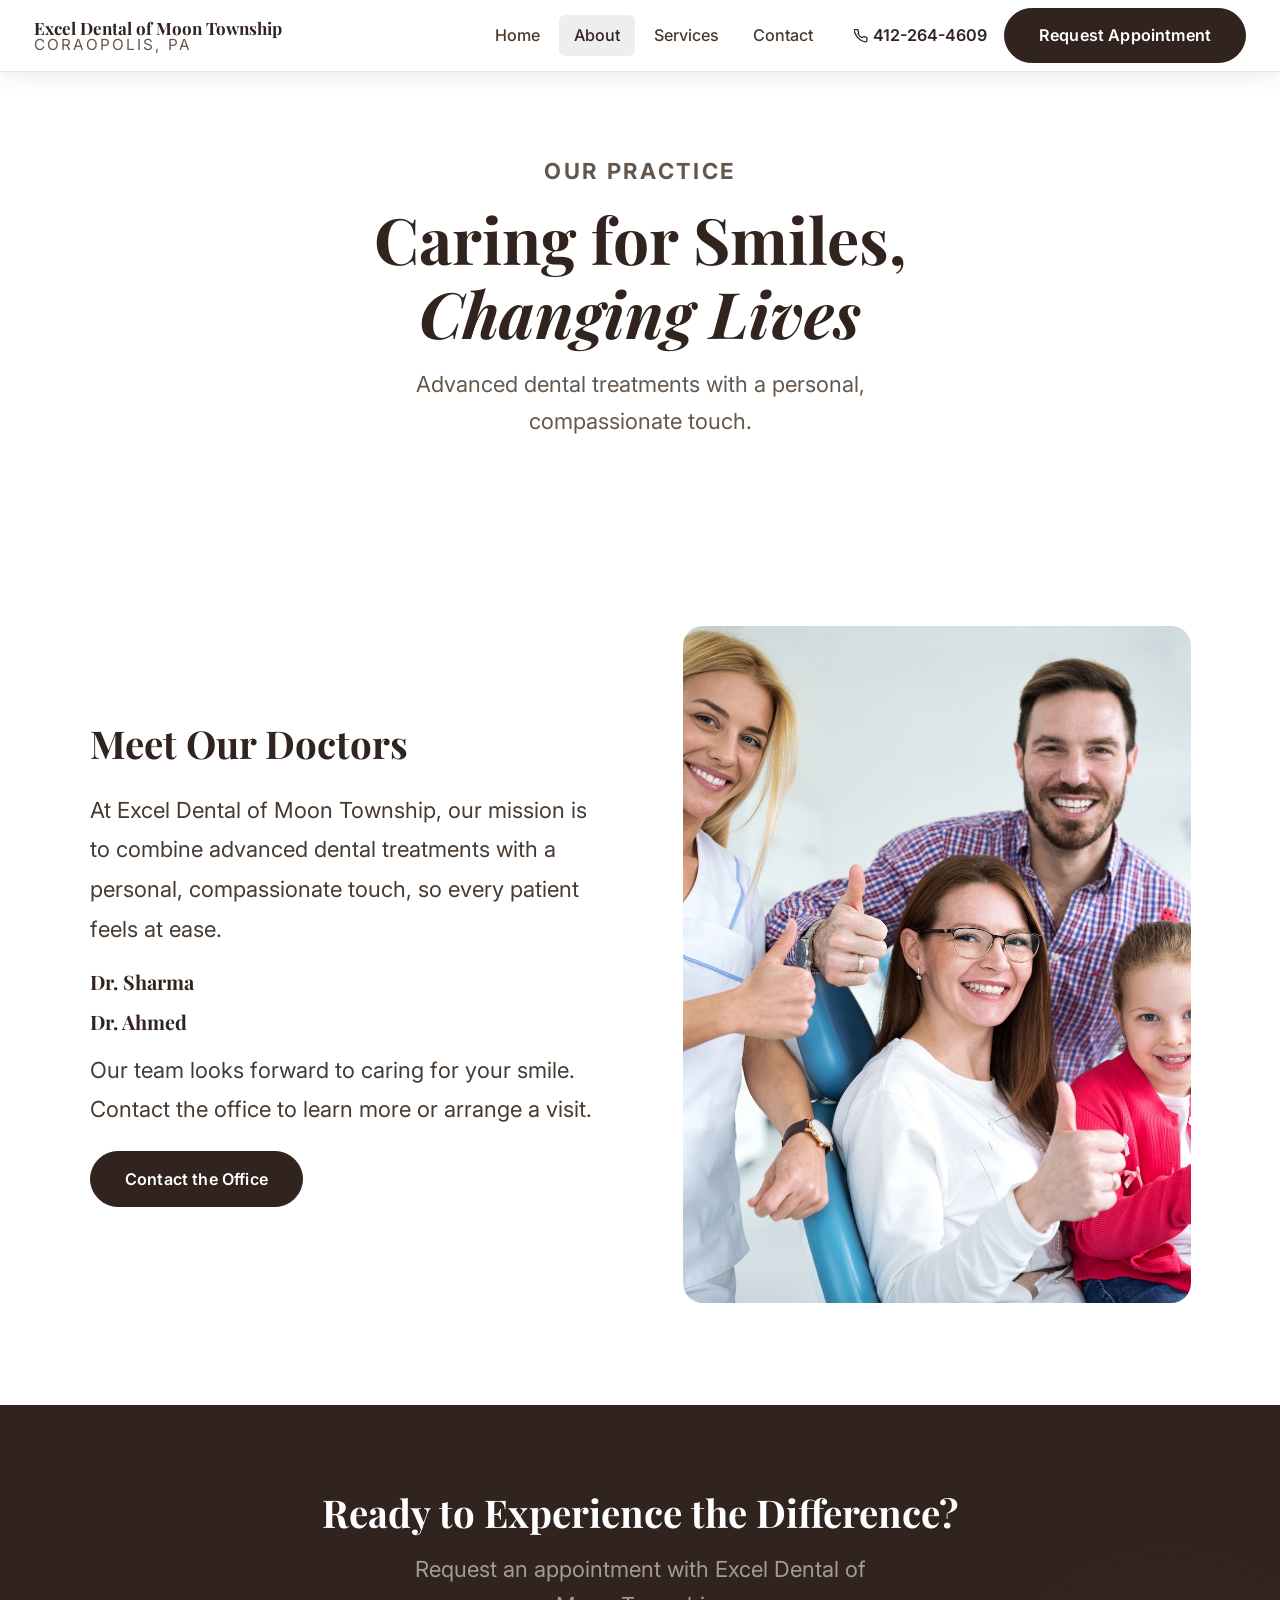
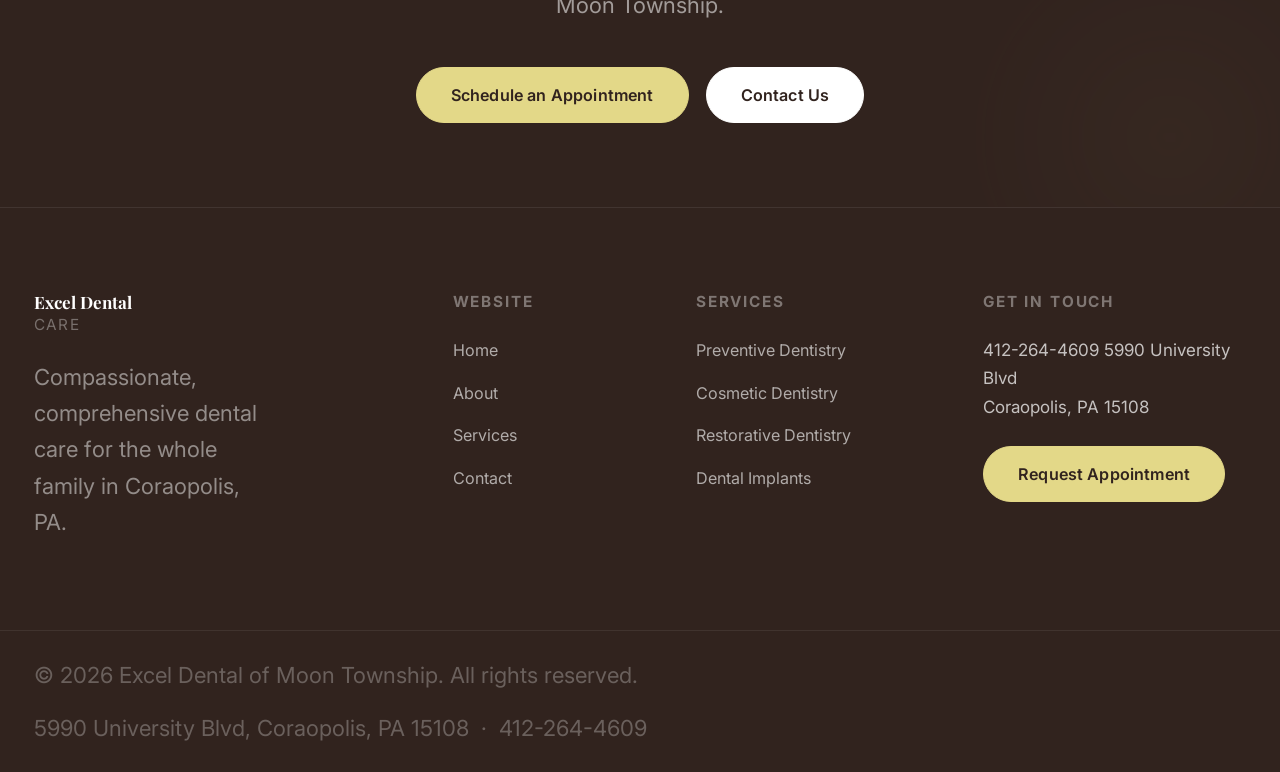
==== commit fdadc5a0: "Route appointment CTAs to Appointlet Co-authored-by: copilot-swe-agent[bot] <198982749+Copilot@users" ====
--- a/about.html
+++ b/about.html
@@ -68,7 +68,7 @@
           <svg width="14" height="14" viewBox="0 0 24 24" fill="none" stroke="currentColor" stroke-width="2.2" stroke-linecap="round" stroke-linejoin="round" aria-hidden="true"><path d="M22 16.92v3a2 2 0 01-2.18 2 19.79 19.79 0 01-8.63-3.07A19.5 19.5 0 013.06 9.81a19.79 19.79 0 01-3.07-8.67A2 2 0 012.18 1h3a2 2 0 012 1.72c.127.96.361 1.903.7 2.81a2 2 0 01-.45 2.11L6.91 8.16a16 16 0 006.93 6.93l1.52-1.52a2 2 0 012.11-.45c.907.339 1.85.573 2.81.7A2 2 0 0122 16.92z"/></svg>
           412-264-4609
         </a>
-        <a href="tel:+14122644609" class="btn btn-dark">Request Appointment</a>
+        <a href="https://appt.link/excel-dental-of-moon-township/dentist-appointment" class="btn btn-dark">Request Appointment</a>
       </div>
       <button class="nav-hamburger" id="navHamburger" aria-label="Toggle menu" aria-expanded="false">
         <span></span><span></span><span></span>
@@ -81,7 +81,7 @@
       <a href="contact.html">Contact</a>
       <div class="nav-mobile-cta">
         <a href="tel:4122644609" class="btn btn-outline">📞 412-264-4609</a>
-        <a href="tel:+14122644609" class="btn btn-dark">Request Appointment</a>
+        <a href="https://appt.link/excel-dental-of-moon-township/dentist-appointment" class="btn btn-dark">Request Appointment</a>
       </div>
     </nav>
   </header>
@@ -113,7 +113,7 @@
     <h2 id="cta-heading" class="fade-up">Ready to Experience the Difference?</h2>
     <p class="fade-up">Request an appointment with Excel Dental of Moon Township.</p>
     <div class="cta-actions fade-up">
-      <a href="tel:+14122644609" class="btn btn-accent">Schedule an Appointment</a>
+      <a href="https://appt.link/excel-dental-of-moon-township/dentist-appointment" class="btn btn-accent">Schedule an Appointment</a>
       <a href="contact.html" class="btn btn-light">Contact Us</a>
     </div>
   </section>
@@ -156,7 +156,7 @@
           <a href="tel:4122644609">412-264-4609</a>
           <a href="https://maps.google.com/?q=5990+University+Blvd+Coraopolis+PA+15108" target="_blank" rel="noopener">5990 University Blvd<br>Coraopolis, PA 15108</a>
         </div>
-        <a href="tel:+14122644609" class="btn btn-accent footer-appt-btn">Request Appointment</a>
+        <a href="https://appt.link/excel-dental-of-moon-township/dentist-appointment" class="btn btn-accent footer-appt-btn">Request Appointment</a>
       </div>
     </div>
     <div class="footer-bottom">
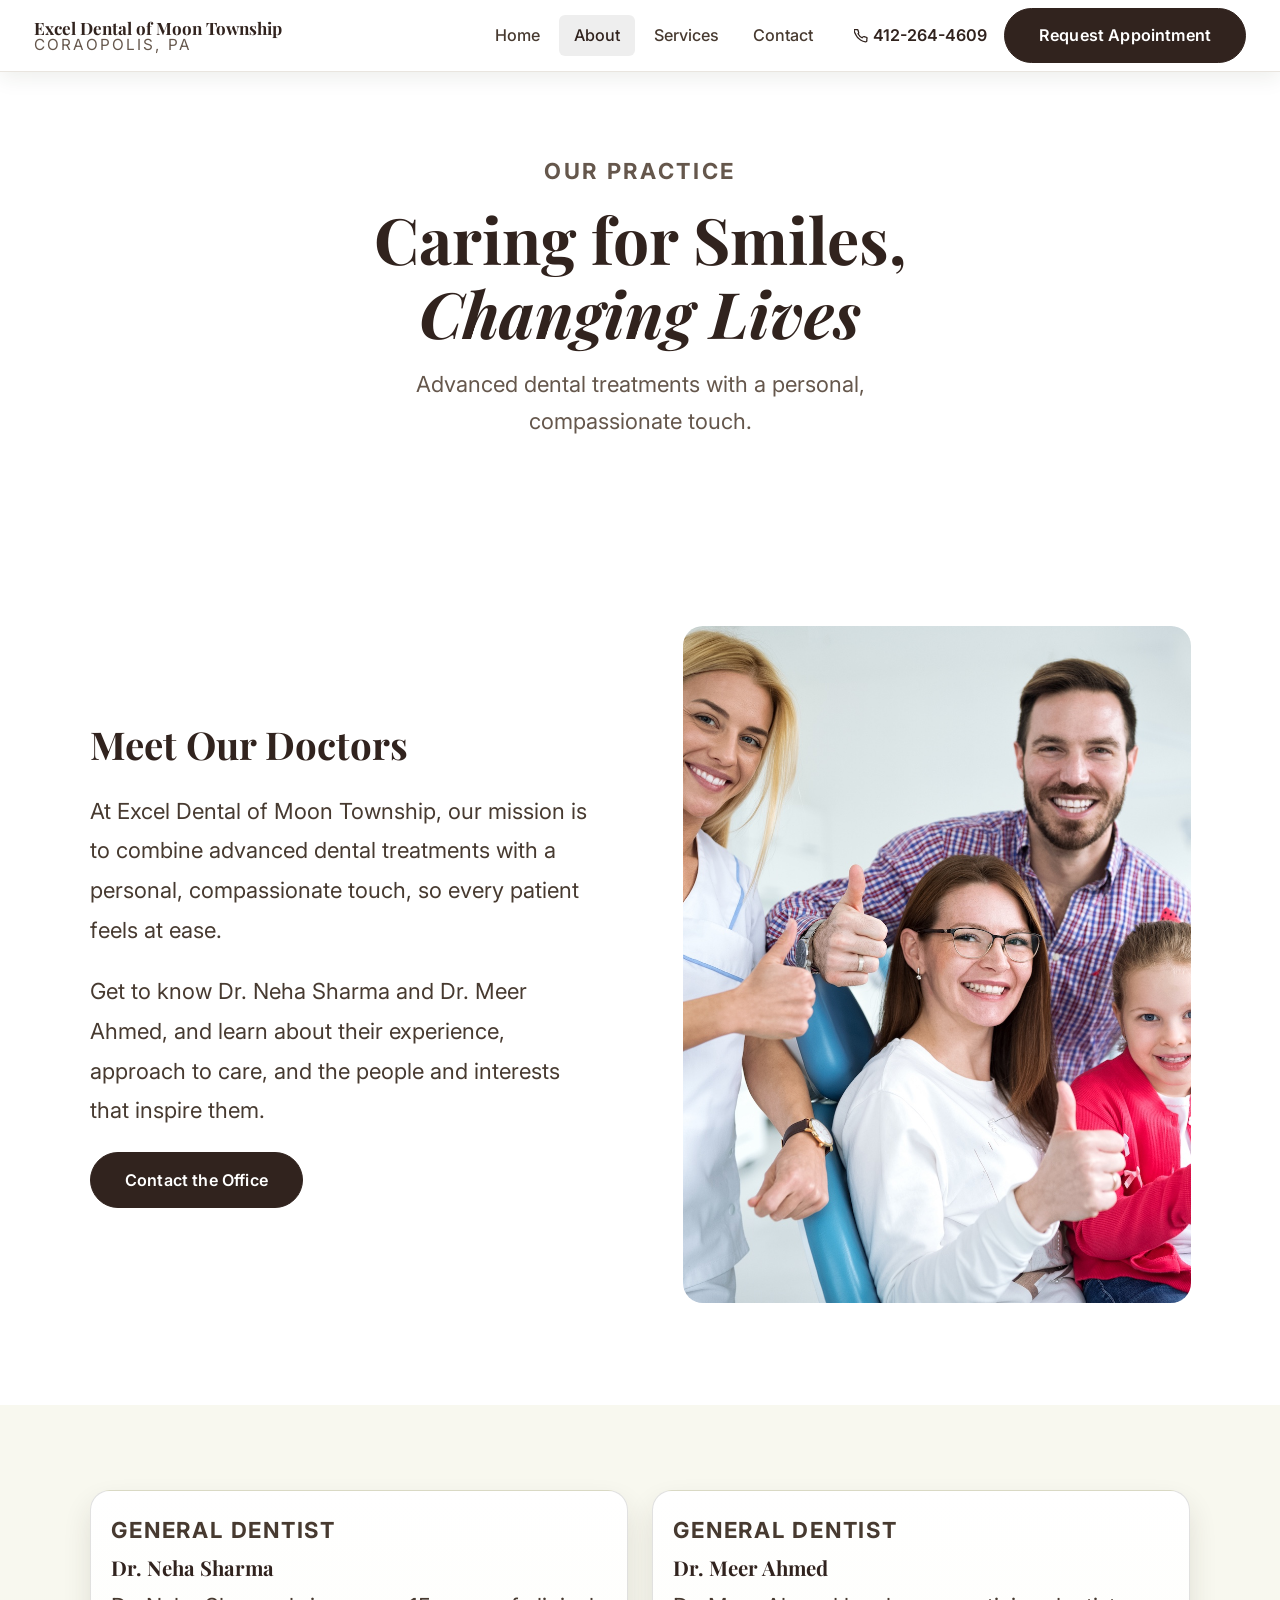
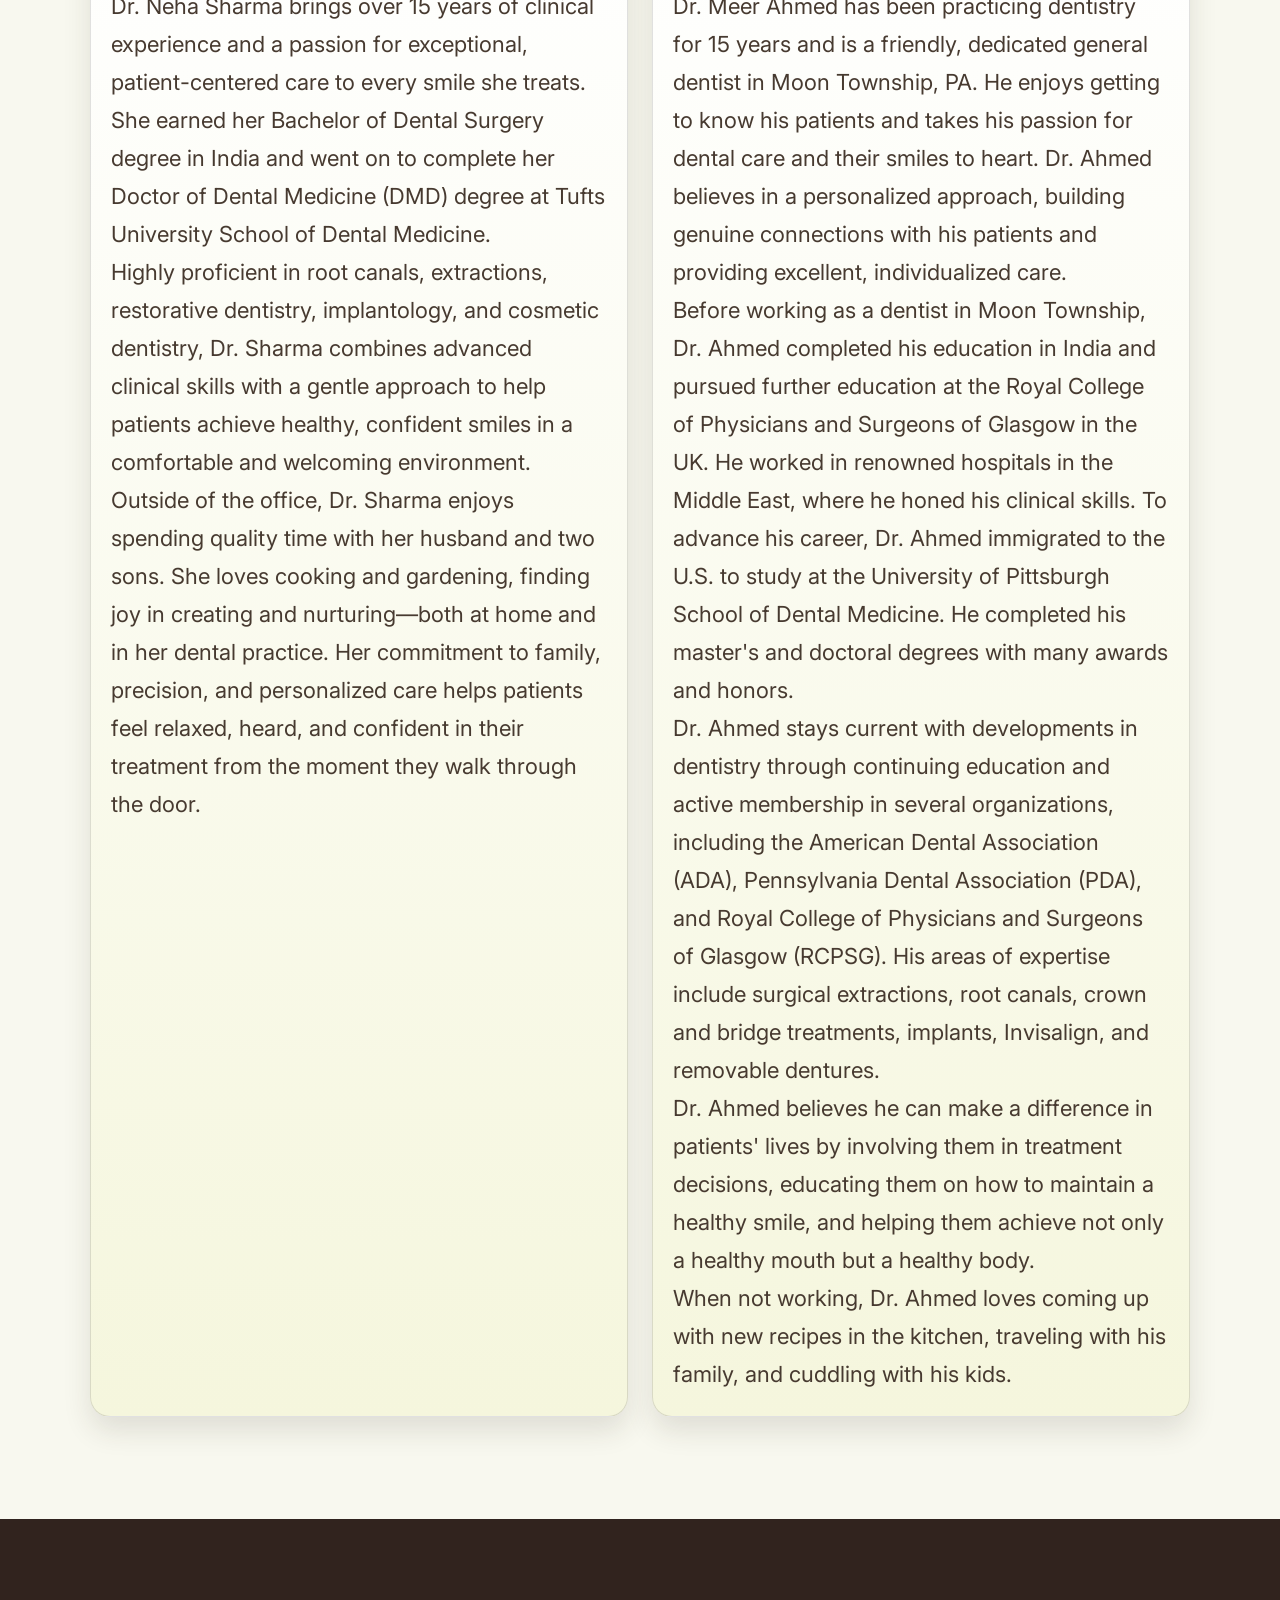
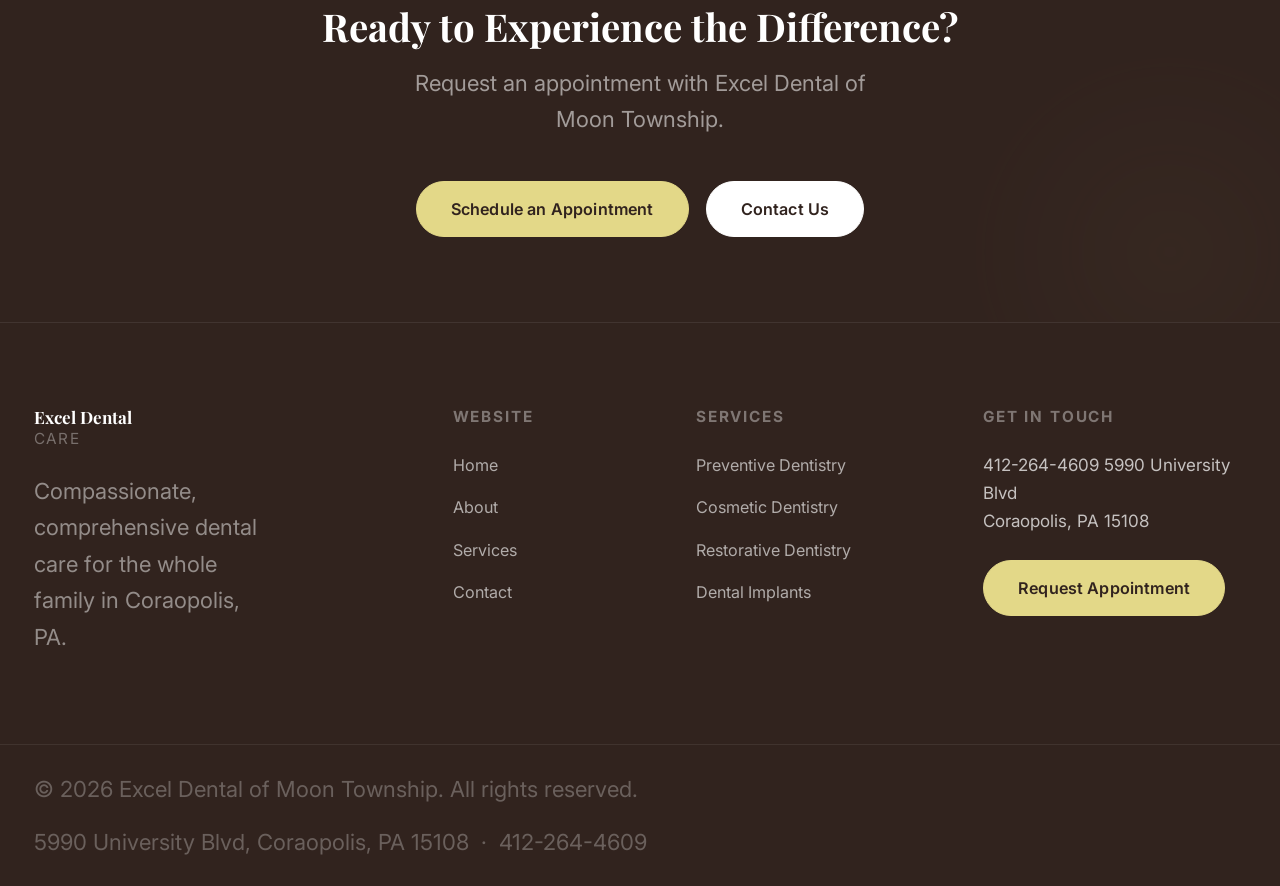
==== commit 6341056e: "Add doctor biographies Co-authored-by: copilot-swe-agent[bot] <198982749+Copilot@users.noreply.githu" ====
--- a/about.html
+++ b/about.html
@@ -98,9 +98,7 @@
       <div class="about-story-text fade-up" data-reveal="fade-left">
         <h2 id="story-heading">Meet Our Doctors</h2>
         <p>At Excel Dental of Moon Township, our mission is to combine advanced dental treatments with a personal, compassionate touch, so every patient feels at ease.</p>
-        <h3>Dr. Sharma</h3>
-        <h3>Dr. Ahmed</h3>
-        <p>Our team looks forward to caring for your smile. Contact the office to learn more or arrange a visit.</p>
+        <p>Get to know Dr. Neha Sharma and Dr. Meer Ahmed, and learn about their experience, approach to care, and the people and interests that inspire them.</p>
         <a href="contact.html" class="btn btn-dark">Contact the Office</a>
       </div>
       <div class="about-story-img fade-up" data-reveal="fade-right">
@@ -108,6 +106,34 @@
       </div>
     </div>
   </section>
+
+  <section class="team-profiles-section doctor-bios" aria-label="Meet the doctors">
+    <div class="team-profiles-inner">
+      <div class="profile-grid">
+        <article class="profile-card">
+          <div class="profile-card-body">
+            <p class="profile-role">General Dentist</p>
+            <h2 class="profile-name">Dr. Neha Sharma</h2>
+            <p>Dr. Neha Sharma brings over 15 years of clinical experience and a passion for exceptional, patient-centered care to every smile she treats. She earned her Bachelor of Dental Surgery degree in India and went on to complete her Doctor of Dental Medicine (DMD) degree at Tufts University School of Dental Medicine.</p>
+            <p>Highly proficient in root canals, extractions, restorative dentistry, implantology, and cosmetic dentistry, Dr. Sharma combines advanced clinical skills with a gentle approach to help patients achieve healthy, confident smiles in a comfortable and welcoming environment.</p>
+            <p>Outside of the office, Dr. Sharma enjoys spending quality time with her husband and two sons. She loves cooking and gardening, finding joy in creating and nurturing—both at home and in her dental practice. Her commitment to family, precision, and personalized care helps patients feel relaxed, heard, and confident in their treatment from the moment they walk through the door.</p>
+          </div>
+        </article>
+        <article class="profile-card">
+          <div class="profile-card-body">
+            <p class="profile-role">General Dentist</p>
+            <h2 class="profile-name">Dr. Meer Ahmed</h2>
+            <p>Dr. Meer Ahmed has been practicing dentistry for 15 years and is a friendly, dedicated general dentist in Moon Township, PA. He enjoys getting to know his patients and takes his passion for dental care and their smiles to heart. Dr. Ahmed believes in a personalized approach, building genuine connections with his patients and providing excellent, individualized care.</p>
+            <p>Before working as a dentist in Moon Township, Dr. Ahmed completed his education in India and pursued further education at the Royal College of Physicians and Surgeons of Glasgow in the UK. He worked in renowned hospitals in the Middle East, where he honed his clinical skills. To advance his career, Dr. Ahmed immigrated to the U.S. to study at the University of Pittsburgh School of Dental Medicine. He completed his master's and doctoral degrees with many awards and honors.</p>
+            <p>Dr. Ahmed stays current with developments in dentistry through continuing education and active membership in several organizations, including the American Dental Association (ADA), Pennsylvania Dental Association (PDA), and Royal College of Physicians and Surgeons of Glasgow (RCPSG). His areas of expertise include surgical extractions, root canals, crown and bridge treatments, implants, Invisalign, and removable dentures.</p>
+            <p>Dr. Ahmed believes he can make a difference in patients' lives by involving them in treatment decisions, educating them on how to maintain a healthy smile, and helping them achieve not only a healthy mouth but a healthy body.</p>
+            <p>When not working, Dr. Ahmed loves coming up with new recipes in the kitchen, traveling with his family, and cuddling with his kids.</p>
+          </div>
+        </article>
+      </div>
+    </div>
+  </section>
+
   <!-- ===== CTA BANNER ===== -->
   <section class="cta-banner" aria-labelledby="cta-heading">
     <h2 id="cta-heading" class="fade-up">Ready to Experience the Difference?</h2>
--- a/css/style.css
+++ b/css/style.css
@@ -955,6 +955,12 @@
   gap: 1.4rem;
 }
 
+.doctor-bios .profile-grid {
+  grid-template-columns: repeat(2, minmax(0, 1fr));
+  max-width: 1100px;
+  margin: 0 auto;
+}
+
 .profile-card {
   background: linear-gradient(180deg, #ffffff 0%, #f5f6dd 100%);
   border: 1px solid var(--border);
@@ -1627,6 +1633,7 @@
   .values-grid         { grid-template-columns: 1fr; }
   .team-grid           { grid-template-columns: 1fr 1fr; }
   .profile-grid        { grid-template-columns: 1fr; }
+  .doctor-bios .profile-grid { grid-template-columns: 1fr; }
   .profile-card--wide  { grid-column: span 1; }
   .about-team-highlight .profile-card {
     grid-template-columns: 1fr;
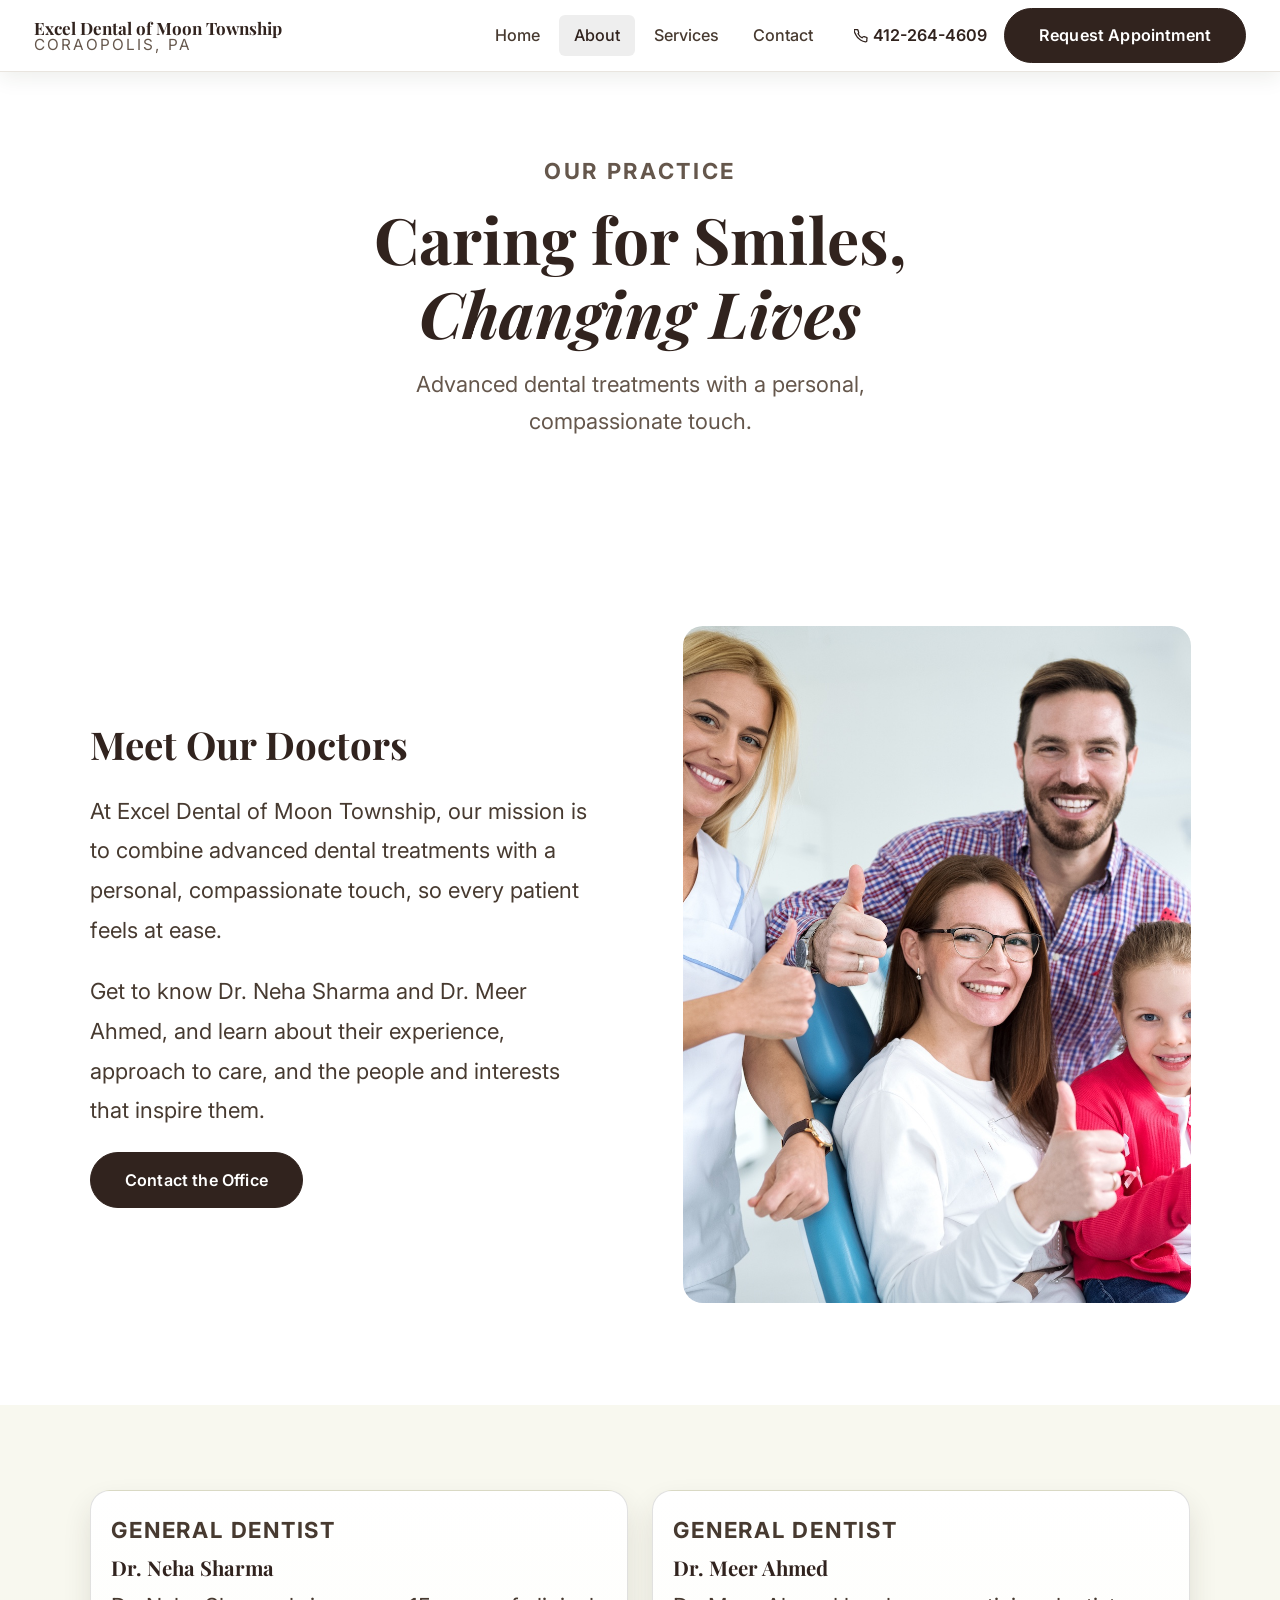
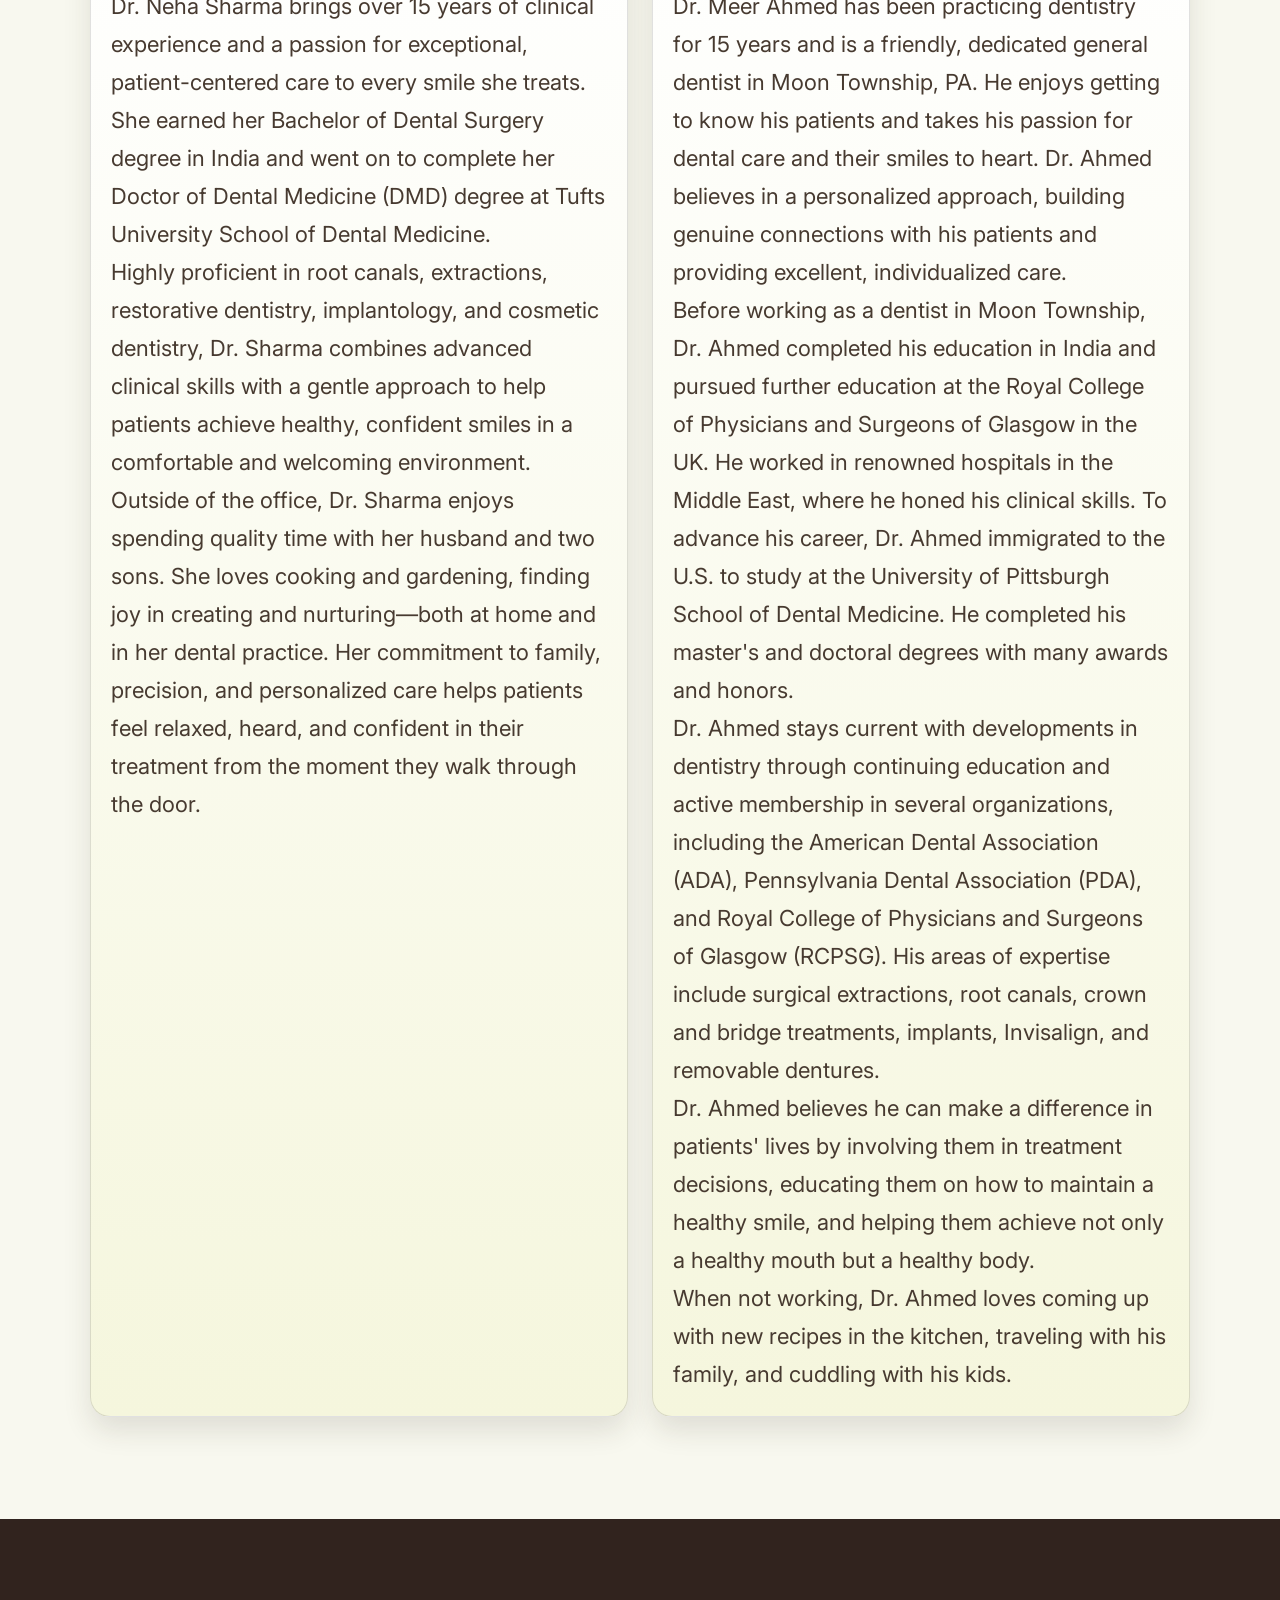
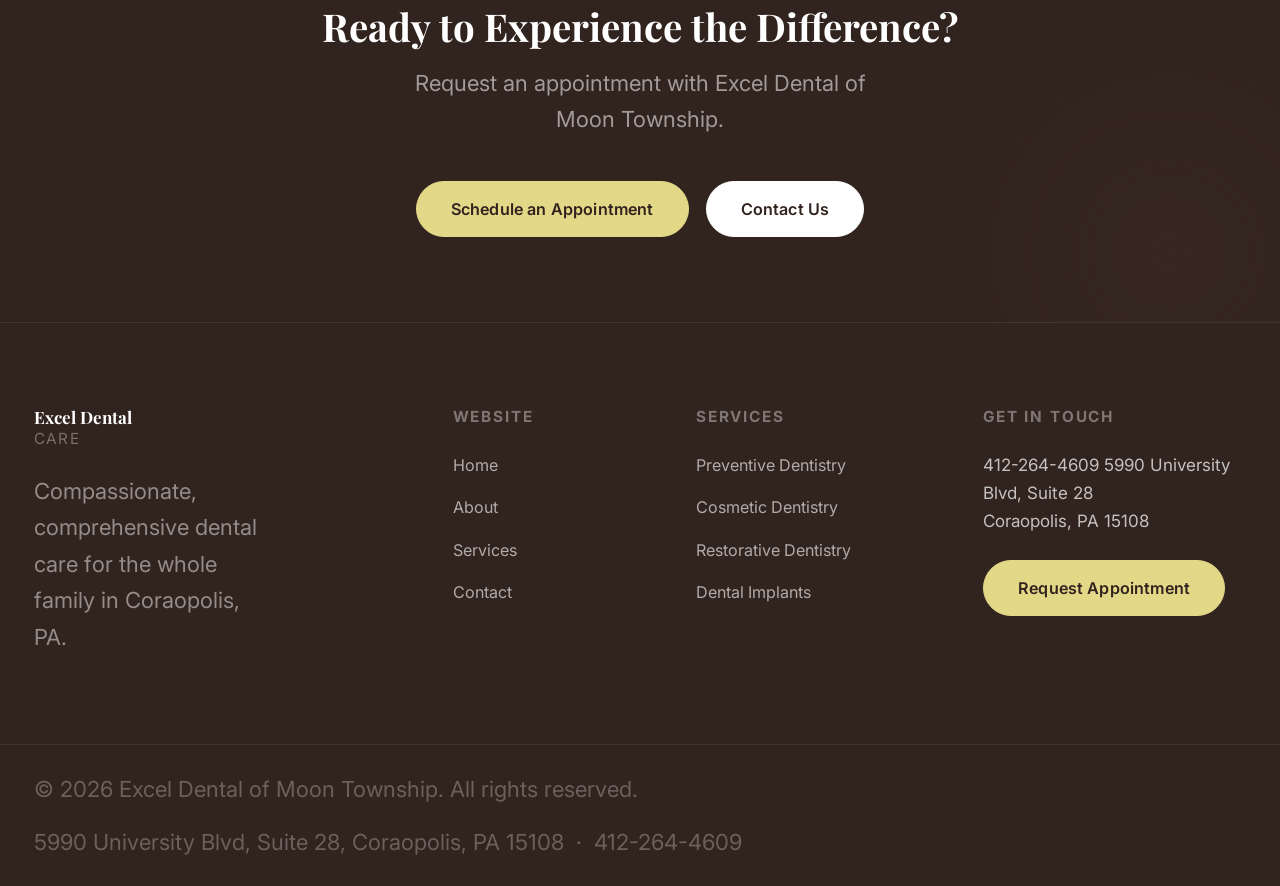
==== commit e5fd9053: "Correct Moon office hours and address Co-authored-by: copilot-swe-agent[bot] <198982749+Copilot@user" ====
--- a/about.html
+++ b/about.html
@@ -31,7 +31,7 @@
     "telephone": "+14122644609",
     "address": {
       "@type": "PostalAddress",
-      "streetAddress": "5990 University Blvd",
+      "streetAddress": "5990 University Blvd, Suite 28",
       "addressLocality": "Coraopolis",
       "addressRegion": "PA",
       "postalCode": "15108",
@@ -180,14 +180,14 @@
         <h4>Get In Touch</h4>
         <div class="footer-contact-info">
           <a href="tel:4122644609">412-264-4609</a>
-          <a href="https://maps.google.com/?q=5990+University+Blvd+Coraopolis+PA+15108" target="_blank" rel="noopener">5990 University Blvd<br>Coraopolis, PA 15108</a>
+          <a href="https://maps.google.com/?q=5990+University+Blvd+Suite+28+Coraopolis+PA+15108" target="_blank" rel="noopener">5990 University Blvd, Suite 28<br>Coraopolis, PA 15108</a>
         </div>
         <a href="https://appt.link/excel-dental-of-moon-township/dentist-appointment" class="btn btn-accent footer-appt-btn">Request Appointment</a>
       </div>
     </div>
     <div class="footer-bottom">
       <p>&copy; <span id="year"></span> Excel Dental of Moon Township. All rights reserved.</p>
-      <p>5990 University Blvd, Coraopolis, PA 15108 &nbsp;·&nbsp; 412-264-4609</p>
+      <p>5990 University Blvd, Suite 28, Coraopolis, PA 15108 &nbsp;·&nbsp; 412-264-4609</p>
     </div>
   </footer>
 
